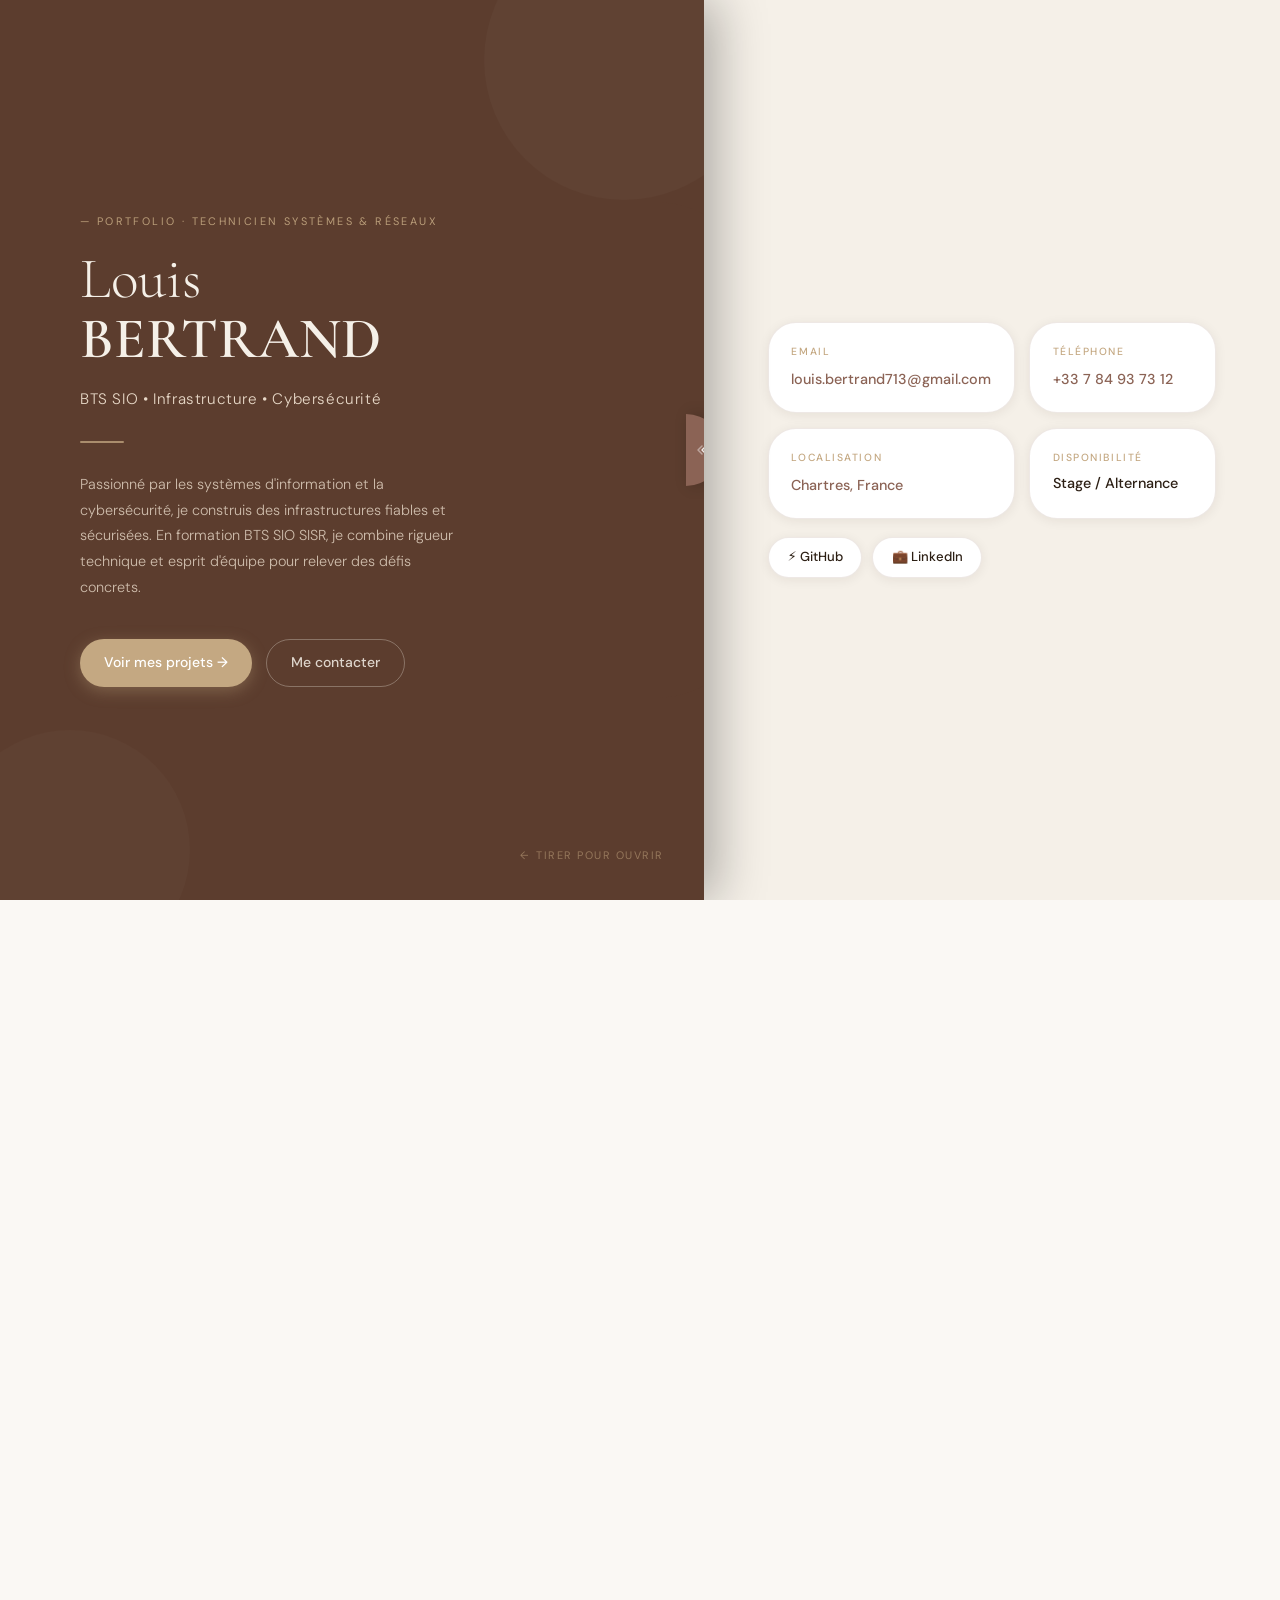
==== html/index.html @ 2a166eee "Add files via upload" ====
<!DOCTYPE html>
<html lang="fr" class="locked">
<head>
  <meta charset="UTF-8" />
  <meta name="viewport" content="width=device-width, initial-scale=1.0" />
  <title>Louis BERTRAND — Portfolio</title>
  <link rel="preconnect" href="https://fonts.googleapis.com">
  <link href="https://fonts.googleapis.com/css2?family=Cormorant+Garamond:ital,wght@0,300;0,400;0,600;1,300;1,400&family=DM+Sans:wght@300;400;500&display=swap" rel="stylesheet">

  <!-- ============================================================
       ✏️  DONNÉES — seul bloc à modifier pour personnaliser
       ============================================================ -->
  <script>
  const DATA = {
    name:     "Louis BERTRAND",
    role:     "Technicien Systèmes & Réseaux",
    tagline:  "BTS SIO • Infrastructure • Cybersécurité",
    email:    "louis.bertrand713@gmail.com",
    phone:    "+33 7 84 93 73 12",
    location: "Chartres, France",
    github:   "https://github.com/Louis-bertrand-gh",
    linkedin: "https://linkedin.com/in/bertrand-louis",
    about:    "Passionné par les systèmes d'information et la cybersécurité, je construis des infrastructures fiables et sécurisées. En formation BTS SIO SISR, je combine rigueur technique et esprit d'équipe pour relever des défis concrets.",
    skills: [
      { category: "Systèmes",          icon: "🖥️", items: ["Windows Server", "Linux Debian / Ubuntu", "Proxmox", "VirtualBox"] },
      { category: "Réseaux",           icon: "🌐", items: ["Switch / Routeur", "Pare-feu pfSense", "VLAN", "TCP/IP"] },
      { category: "Services",          icon: "⚙️", items: ["Active Directory", "DHCP / DNS", "Apache", "Ansible"] },
      { category: "Cybersécurité",     icon: "🔒", items: ["Analyse des menaces", "Sécurité réseau", "Gestion des accès"] },
      { category: "Gestion de Projet", icon: "📋", items: ["Documentation technique", "Support utilisateur", "Conduite de projet IT"] }
    ],
    education: [
      { period: "2024 — 2026", title: "BTS Services Informatiques aux Organisations (SIO)", option: "Solutions d'Infrastructure, Systèmes et Réseaux (SISR)", school: "Lycée Fulbert — Chartres" },
      { period: "2023 — 2024", title: "Terminale STI2D option ITEC", option: "Baccalauréat Technologique — Mention Assez Bien", school: "Lycée Rémi Belleau — Nogent-Le-Rotrou" }
    ],
    experiences: [
      { period: "Janvier — Fevrier 2026", role: "Stagiaire — Informatique", company: "Huttopia - Saint Genis les Oilliers", tasks: ["Support utilisateur GLPI.", "Projet configuration matérielle.", "."] },
      { period: "Juil. — Nov. 2025", role: "Saisonnier — Tourisme", company: "Huttopia Village de Senonches", tasks: ["Amélioration des compétences de service au bar.", "Développement des compétences de service en cuisine.", "Maîtrise des règles d'hygiène."] },
      { period: "Mai — Juin 2025", role: "Stagiaire — Informatique", company: "Entreprise XTrempro - Senonches", tasks: ["Support hardware.", "Installation Logiciel.", "."] },
      { period: "Juil. — Août 2024", role: "Saisonnier — Tourisme", company: "Huttopia Village de Senonches",  tasks: ["Travail en équipe et en autonomie.", "Organisation et gestion de l'inventaire."] }
    ],
    projects: [
      { title: "Infrastructure Réseau Complète", tech: ["Proxmox", "pfSense", "Active Directory"], desc: "Déploiement d'une infrastructure virtualisée complète avec gestion centralisée des utilisateurs, pare-feu et segmentation VLAN.", link: "#" },
      { title: "Serveur de Virtualisation",      tech: ["Proxmox", "VirtualBox", "Debian"],       desc: "Hyperviseur Proxmox hébergeant plusieurs VMs avec snapshots automatisés et gestion fine des ressources.", link: "#" },
      { title: "Déploiement Ansible",            tech: ["Ansible", "Linux", "YAML"],              desc: "Automatisation du déploiement de serveurs Linux via des playbooks Ansible pour réduire les erreurs de configuration.", link: "#" },
      { title: "Audit Sécurité Réseau",          tech: ["Nmap", "Wireshark", "pfSense"],          desc: "Évaluation des vulnérabilités d'une infrastructure réseau, identification des menaces et mise en place de contre-mesures.", link: "#" },
      { title: "Déploiement Ansible",            tech: ["Ansible", "Linux", "YAML"],              desc: "Automatisation du déploiement de serveurs Linux via des playbooks Ansible pour réduire les erreurs de configuration.", link: "#" },
      { title: "Documentation Technique",        tech: ["Markdown", "GitHub Pages", "Documentation"], desc: "Documentação complète d'un projet avec architecture, procédures et guides d'utilisation sur plateau sportludique.", link: "https://xola-max.github.io/gp-orleans-sportludique2025-2026/" }
    ],
    qualities:  ["Esprit d'équipe", "Polyvalent", "Souriant", "Ponctuel", "Curieux", "Rigoureux"],
    languages:  [{ lang: "Français", level: "Natif", pct: 100 }, { lang: "Anglais", level: "B1", pct: 50 }],
    interests:  ["💻 Technologie", "🎬 Cinéma", "⚽ Sport"]
  };
  </script>

  <style>
  /* ================================================================
     VARIABLES
  ================================================================ */
  :root {
    --cream:        #f5f0e8;
    --warm-white:   #faf8f4;
    --brown-dark:   #5c3d2e;
    --brown-mid:    #8b6355;
    --brown-light:  #c4a882;
    --brown-pale:   #e8d9c8;
    --text-main:    #2c1f14;
    --text-muted:   #7a6255;
    --border:       rgba(139,99,85,.15);
    --shadow-sm:    0 2px 12px rgba(44,31,20,.07);
    --shadow-md:    0 8px 32px  rgba(44,31,20,.11);
    --shadow-lg:    0 20px 60px rgba(44,31,20,.16);
    --panel-shadow: 12px 0 48px rgba(0,0,0,.30);
    --font-serif:   'Cormorant Garamond', Georgia, serif;
    --font-sans:    'DM Sans', system-ui, sans-serif;
    --radius-md:    1rem;
    --radius-lg:    1.75rem;
    --panel-ratio:  55vw;
    --drag-threshold: 0.40;
    --open-duration:  720;
    --open-easing:    cubic-bezier(0.76, 0, 0.24, 1);
  }
  @media (max-width: 768px) {
    :root { --panel-ratio: 100vw; }
  }

  /* ================================================================
     BASE
  ================================================================ */
  *, *::before, *::after { box-sizing: border-box; margin: 0; padding: 0; }
  html { font-size: 16px; scroll-behavior: smooth; }
  html.locked { overflow: hidden; }
  body { font-family: var(--font-sans); background: var(--warm-white); color: var(--text-main); line-height: 1.65; overflow-x: hidden; }
  ::-webkit-scrollbar       { width: 5px; }
  ::-webkit-scrollbar-track { background: var(--cream); }
  ::-webkit-scrollbar-thumb { background: var(--brown-light); border-radius: 99px; }

  .btn {
    display: inline-flex; align-items: center; gap: .45rem;
    padding: .72rem 1.5rem; border-radius: 999px;
    font-family: var(--font-sans); font-size: .875rem; font-weight: 500;
    cursor: pointer; text-decoration: none; border: none; white-space: nowrap;
    transition: transform .2s ease, box-shadow .2s ease;
  }
  .btn:hover { transform: translateY(-2px); }
  .btn-primary { background: var(--brown-light); color: #fff; box-shadow: 0 4px 16px rgba(196,168,130,.35); }
  .btn-primary:hover { box-shadow: 0 8px 24px rgba(196,168,130,.45); }
  .btn-outline { background: transparent; color: rgba(245,240,232,.85); border: 1.5px solid rgba(245,240,232,.30); }
  .btn-outline:hover { background: rgba(245,240,232,.08); }

  /* ================================================================
     INTRO
  ================================================================ */
  #intro {
    position: fixed; inset: 0; z-index: 900;
    display: grid; grid-template-columns: var(--panel-ratio) 1fr;
    overflow: hidden; pointer-events: all;
  }
  #intro.is-gone { pointer-events: none; visibility: hidden; }

  #intro-panel {
    position: relative; background: var(--brown-dark);
    display: flex; flex-direction: column; justify-content: center;
    padding: 4.5rem 4rem 4.5rem 5rem;
    will-change: transform; cursor: grab; user-select: none;
    box-shadow: var(--panel-shadow); overflow: hidden;
  }
  #intro-panel:active  { cursor: grabbing; }

  /* Décors fond panneau */
  .deco-circle-top {
    position: absolute; top: -80px; right: -60px;
    width: 280px; height: 280px; border-radius: 50%;
    background: rgba(255,255,255,.025); pointer-events: none;
  }
  .deco-circle-bot {
    position: absolute; bottom: -70px; left: -50px;
    width: 240px; height: 240px; border-radius: 50%;
    background: rgba(255,255,255,.02); pointer-events: none;
  }
  .deco-arch {
    position: absolute; right: -44px; top: 50%; transform: translateY(-50%);
    width: 88px; height: 55%; background: var(--brown-dark);
    border-radius: 0 999px 999px 0; pointer-events: none; z-index: 2;
  }

  /* Texte panneau */
  .panel-eyebrow { font-size: .68rem; letter-spacing: .22em; text-transform: uppercase; color: var(--brown-light); margin-bottom: 1.1rem; opacity: .9; }
  .panel-name { font-family: var(--font-serif); font-size: clamp(2.8rem, 4.5vw, 4.4rem); font-weight: 300; color: var(--cream); line-height: 1.05; }
  .panel-name strong { font-weight: 600; display: block; }
  .panel-tagline { margin-top: 1.1rem; font-size: .95rem; font-weight: 300; color: var(--brown-pale); letter-spacing: .04em; }
  .panel-divider { width: 44px; height: 2px; background: var(--brown-light); margin: 1.8rem 0; border-radius: 2px; opacity: .75; }
  .panel-about { font-size: .9rem; line-height: 1.78; color: rgba(232,217,200,.82); max-width: 380px; font-weight: 300; }
  .panel-cta { display: flex; gap: .85rem; margin-top: 2.4rem; flex-wrap: wrap; }

  /* Zone droite crème */
  #intro-right { background: var(--cream); display: flex; align-items: center; padding: 0 4rem; transition: opacity 400ms ease 200ms; }
  #intro.is-opening #intro-right { opacity: 0; }

  .intro-info-grid { display: grid; grid-template-columns: 1fr 1fr; gap: .9rem; width: 100%; max-width: 580px; }
  .intro-info-card {
    background: #fff; border: 1px solid var(--border); border-radius: var(--radius-lg);
    padding: 1.25rem 1.4rem; box-shadow: var(--shadow-sm);
    transition: transform .2s ease, box-shadow .2s ease;
  }
  .intro-info-card:hover { transform: translateY(-3px); box-shadow: var(--shadow-md); }
  .intro-info-card a { cursor: pointer; }
  .intro-info-card.clickable { cursor: pointer; }
  .intro-info-label { font-size: .65rem; letter-spacing: .15em; text-transform: uppercase; color: var(--brown-light); margin-bottom: .35rem; font-weight: 500; }
  .intro-info-value { font-size: .9rem; font-weight: 500; color: var(--text-main); }
  .intro-social { grid-column: 1 / -1; display: flex; gap: .65rem; margin-top: .2rem; }
  .intro-social-link {
    display: inline-flex; align-items: center; gap: .4rem; padding: .55rem 1.15rem;
    border-radius: 999px; background: #fff; border: 1px solid var(--border);
    font-size: .82rem; font-weight: 500; color: var(--text-main); text-decoration: none;
    box-shadow: var(--shadow-sm); transition: background .2s, transform .2s;
  }
  .intro-social-link:hover { background: var(--brown-pale); transform: translateY(-2px); }

  /* Poignée drag */
  #drag-handle {
    position: absolute; right: -18px; top: 50%; transform: translateY(-50%); z-index: 10;
    width: 36px; height: 72px; border-radius: 0 99px 99px 0;
    background: var(--brown-mid); box-shadow: 4px 0 16px rgba(0,0,0,.20);
    display: flex; align-items: center; justify-content: center; cursor: grab;
    transition: background .2s, width .15s ease;
  }
  #intro-panel:hover #drag-handle { background: var(--brown-light); width: 42px; }
  #drag-handle svg {
    width: 16px; height: 16px; fill: none;
    stroke: rgba(255,255,255,.85); stroke-width: 2.2;
    stroke-linecap: round; stroke-linejoin: round;
    animation: nudge 1.8s ease-in-out infinite;
  }
  @keyframes nudge {
    0%, 100% { transform: translateX(0);   opacity: .85; }
    50%       { transform: translateX(3px); opacity: 1;   }
  }

  #drag-hint {
    position: absolute; bottom: 2.2rem; right: 2.5rem;
    font-size: .68rem; letter-spacing: .14em; text-transform: uppercase;
    color: rgba(196,168,130,.55); display: flex; align-items: center; gap: .4rem;
    animation: fadeHint 2.5s ease-in-out infinite; pointer-events: none;
  }
  @keyframes fadeHint { 0%, 100% { opacity: .55; } 50% { opacity: .9; } }

  #drag-progress {
    position: absolute; bottom: 0; left: 0; height: 3px; width: 0%;
    background: linear-gradient(90deg, var(--brown-light), var(--brown-pale));
    border-radius: 2px; pointer-events: none;
  }

  /* États drag */
  #intro-panel.is-dragging { transition: none !important; }
  #intro-panel.past-threshold #drag-handle { background: var(--brown-pale); }
  #intro-panel.past-threshold #drag-handle svg { stroke: var(--brown-dark); }
  #intro-panel.is-opening {
    transition: transform 720ms cubic-bezier(0.76, 0, 0.24, 1) !important;
    transform: translateX(-110%) !important;
  }

  /* Flash */
  #open-flash { position: fixed; inset: 0; z-index: 800; background: var(--cream); opacity: 0; pointer-events: none; transition: opacity 60ms ease; }
  #open-flash.flash-in  { opacity: .5; }
  #open-flash.flash-out { opacity: 0; transition: opacity 500ms ease; }

  /* Mobile intro */
  @media (max-width: 768px) {
    #intro { grid-template-columns: 1fr; }
    #intro-panel { padding: 5rem 2rem 3rem; }
    #intro-right { display: none; }
    #drag-hint { bottom: 3rem; right: 50%; transform: translateX(50%); }
    .panel-cta { flex-direction: column; }
    .btn { justify-content: center; }
  }

  /* ================================================================
     PORTFOLIO CONTENT
  ================================================================ */
  #portfolio {
    opacity: 0; transform: translateY(18px); pointer-events: none;
    transition: opacity 600ms ease 200ms, transform 600ms ease 200ms;
  }
  #portfolio.is-revealed { opacity: 1; transform: none; pointer-events: all; }

  /* Nav */
  #navbar {
    position: fixed; top: 0; left: 0; right: 0; z-index: 500;
    display: flex; align-items: center; justify-content: space-between;
    padding: 1rem 4rem; background: rgba(250,248,244,.92);
    backdrop-filter: blur(14px); border-bottom: 1px solid var(--border);
    transform: translateY(-100%); transition: transform .4s cubic-bezier(.4,0,.2,1);
  }
  #navbar.nav-visible { transform: none; }
  .nav-logo { font-family: var(--font-serif); font-size: 1.05rem; font-weight: 600; color: var(--brown-dark); text-decoration: none; }
  .nav-links { display: flex; gap: 2.2rem; list-style: none; }
  .nav-links a { font-size: .78rem; letter-spacing: .1em; text-transform: uppercase; color: var(--text-muted); text-decoration: none; transition: color .2s; }
  .nav-links a:hover { color: var(--brown-dark); }
  @media (max-width: 768px) { #navbar { padding: 1rem 1.5rem; } .nav-links { display: none; } }

  /* Section layout */
  .section-wrap { max-width: 1280px; margin: 0 auto; padding: 7rem 5rem; }
  @media (max-width: 900px) { .section-wrap { padding: 5rem 1.8rem; } }

  .section-header { display: flex; align-items: center; gap: 1.5rem; margin-bottom: 3.5rem; }
  .section-tag { font-size: .65rem; letter-spacing: .2em; text-transform: uppercase; color: var(--brown-light); writing-mode: vertical-rl; transform: rotate(180deg); flex-shrink: 0; }
  .section-title { font-family: var(--font-serif); font-size: clamp(1.9rem, 3.2vw, 2.9rem); font-weight: 300; color: var(--text-main); line-height: 1.1; }
  .section-title em { font-style: italic; color: var(--brown-mid); }
  .section-line { flex: 1; height: 1px; background: var(--border); }

  /* Skills */
  #skills { background: var(--cream); }
  .skills-grid { display: grid; grid-template-columns: repeat(auto-fill, minmax(210px, 1fr)); gap: 1.1rem; }
  .skill-card {
    background: #fff; border: 1px solid var(--border); border-radius: var(--radius-lg);
    padding: 1.7rem 1.5rem; position: relative; overflow: hidden;
    transition: transform .25s ease, box-shadow .25s ease;
  }
  .skill-card::before { content: ''; position: absolute; top: 0; left: 0; right: 0; height: 3px; background: linear-gradient(90deg, var(--brown-light), transparent); }
  .skill-card:hover { transform: translateY(-5px); box-shadow: var(--shadow-md); }
  .skill-icon { font-size: 1.5rem; margin-bottom: .7rem; }
  .skill-cat  { font-size: .7rem; letter-spacing: .13em; text-transform: uppercase; color: var(--brown-light); margin-bottom: .8rem; font-weight: 500; }
  .skill-items { list-style: none; }
  .skill-items li { font-size: .86rem; color: var(--text-muted); padding: .28rem 0; border-bottom: 1px solid var(--border); display: flex; align-items: center; gap: .45rem; }
  .skill-items li:last-child { border: none; }
  .skill-items li::before { content: '▸'; color: var(--brown-light); font-size: .65rem; flex-shrink: 0; }

  /* Timeline */
  .timeline { position: relative; padding-left: 2rem; max-width: 680px; }
  .timeline::before { content: ''; position: absolute; left: 0; top: 0; bottom: 0; width: 2px; background: linear-gradient(180deg, var(--brown-light) 0%, transparent 100%); }
  .timeline-item {
    position: relative; padding-left: 2.2rem; margin-bottom: 2.8rem;
    opacity: 0; transform: translateX(-16px);
    transition: opacity .55s ease, transform .55s ease;
  }
  .timeline-item.in-view { opacity: 1; transform: none; }
  .timeline-item::before {
    content: ''; position: absolute; left: -2.35rem; top: .3rem;
    width: 10px; height: 10px; border-radius: 50%;
    background: var(--brown-light); border: 2px solid var(--cream);
    box-shadow: 0 0 0 3px var(--brown-pale);
  }
  .timeline-period { font-size: .72rem; letter-spacing: .12em; text-transform: uppercase; color: var(--brown-light); margin-bottom: .35rem; }
  .timeline-title  { font-family: var(--font-serif); font-size: 1.25rem; font-weight: 600; color: var(--text-main); margin-bottom: .15rem; }
  .timeline-sub    { font-size: .84rem; color: var(--text-muted); font-style: italic; margin-bottom: .2rem; }
  .timeline-school { font-size: .82rem; color: var(--brown-mid); font-weight: 500; }
  .timeline-tasks  { list-style: none; margin-top: .75rem; }
  .timeline-tasks li { font-size: .87rem; color: var(--text-muted); padding: .22rem 0; display: flex; gap: .5rem; }
  .timeline-tasks li::before { content: '—'; color: var(--brown-light); flex-shrink: 0; }

  /* Projects */
  #projects { background: var(--cream); }
  .projects-grid { display: grid; grid-template-columns: repeat(auto-fill, minmax(290px, 1fr)); gap: 1.4rem; }
  .project-card {
    background: #fff; border: 1px solid var(--border); border-radius: var(--radius-lg);
    padding: 2rem; display: flex; flex-direction: column; gap: .9rem;
    position: relative; overflow: hidden;
    opacity: 0; transform: translateY(20px);
    transition: opacity .5s ease, transform .5s ease, box-shadow .25s ease;
  }
  .project-card.in-view { opacity: 1; transform: none; }
  .project-card:hover   { transform: translateY(-5px) !important; box-shadow: var(--shadow-md); }
  .project-card::after  { content: ''; position: absolute; bottom: 0; right: 0; width: 70px; height: 70px; background: var(--brown-pale); border-radius: 999px 0 0 0; opacity: .35; pointer-events: none; }
  .project-title { font-family: var(--font-serif); font-size: 1.25rem; font-weight: 600; color: var(--text-main); }
  .project-desc  { font-size: .87rem; line-height: 1.72; color: var(--text-muted); flex: 1; }
  .tag-row  { display: flex; flex-wrap: wrap; gap: .4rem; }
  .tag { font-size: .7rem; padding: .22rem .65rem; border-radius: 999px; background: var(--brown-pale); color: var(--brown-dark); font-weight: 500; }
  .project-link { display: inline-flex; align-items: center; gap: .35rem; font-size: .82rem; font-weight: 500; color: var(--brown-mid); text-decoration: none; transition: color .2s; }
  .project-link:hover { color: var(--brown-dark); }

  /* About strip */
  #about-strip { background: var(--brown-dark); padding: 5rem 0; }
  .about-inner { max-width: 1280px; margin: 0 auto; padding: 0 5rem; display: grid; grid-template-columns: repeat(3, 1fr); gap: 3rem; }
  @media (max-width: 900px) { .about-inner { grid-template-columns: 1fr; padding: 0 1.8rem; gap: 2.2rem; } }
  .about-block-title { font-family: var(--font-serif); font-size: .85rem; font-weight: 600; color: var(--brown-light); letter-spacing: .1em; text-transform: uppercase; margin-bottom: 1.2rem; }
  .quality-list  { display: flex; flex-wrap: wrap; gap: .5rem; }
  .quality-chip  { padding: .38rem .9rem; border-radius: 999px; border: 1px solid rgba(196,168,130,.3); font-size: .82rem; color: var(--brown-pale); }
  .lang-item     { margin-bottom: 1.1rem; }
  .lang-name     { display: flex; justify-content: space-between; font-size: .87rem; color: var(--brown-pale); margin-bottom: .4rem; }
  .lang-bar      { height: 4px; background: rgba(255,255,255,.1); border-radius: 99px; overflow: hidden; }
  .lang-fill     { height: 100%; background: linear-gradient(90deg, var(--brown-light), var(--brown-pale)); border-radius: 99px; width: 0; transition: width 1.2s cubic-bezier(.4,0,.2,1); }
  .interest-list { display: flex; flex-wrap: wrap; gap: .55rem; }
  .interest-chip { padding: .42rem 1rem; border-radius: 999px; background: rgba(255,255,255,.06); border: 1px solid rgba(255,255,255,.1); font-size: .84rem; color: var(--brown-pale); }

  /* Contact */
  #contact { text-align: center; }
  .contact-inner { max-width: 660px; margin: 0 auto; }
  .contact-title { font-family: var(--font-serif); font-size: clamp(2.3rem, 4vw, 3.5rem); font-weight: 300; color: var(--text-main); margin-bottom: .9rem; }
  .contact-title em { color: var(--brown-mid); font-style: italic; }
  .contact-sub { font-size: .95rem; color: var(--text-muted); margin-bottom: 2.2rem; line-height: 1.7; }
  .contact-links { display: flex; justify-content: center; flex-wrap: wrap; gap: .9rem; }
  .contact-links .btn-primary { background: var(--brown-dark); }

  footer { text-align: center; padding: 1.8rem; font-size: .76rem; color: var(--text-muted); border-top: 1px solid var(--border); }
  </style>
</head>
<body>

  <!-- ══════════════════ INTRO ══════════════════ -->
  <div id="intro">

    <div id="intro-panel">
      <div class="deco-circle-top"></div>
      <div class="deco-circle-bot"></div>
      <div class="deco-arch"></div>

      <p class="panel-eyebrow">— Portfolio · Technicien Systèmes &amp; Réseaux</p>
      <h1 class="panel-name">Louis<strong>BERTRAND</strong></h1>
      <p class="panel-tagline">BTS SIO • Infrastructure • Cybersécurité</p>
      <div class="panel-divider"></div>
      <p class="panel-about">Passionné par les systèmes d'information et la cybersécurité, je construis des infrastructures fiables et sécurisées. En formation BTS SIO SISR, je combine rigueur technique et esprit d'équipe pour relever des défis concrets.</p>
      <div class="panel-cta">
        <a href="#projects" class="btn btn-primary">Voir mes projets →</a>
        <a href="#contact"  class="btn btn-outline">Me contacter</a>
      </div>

      <div id="drag-handle">
        <svg viewBox="0 0 24 24">
          <polyline points="15 18 9 12 15 6"/>
          <polyline points="9 18 3 12 9 6" opacity=".5"/>
        </svg>
      </div>
      <div id="drag-progress"></div>
      <div id="drag-hint"><span>←</span> Tirer pour ouvrir</div>
    </div>

    <div id="intro-right">
      <div class="intro-info-grid">
        <div class="intro-info-card"><div class="intro-info-label">Email</div><a href="mailto:louis.bertrand713@gmail.com" class="intro-info-value" style="color:var(--brown-mid);text-decoration:none;cursor:pointer;">louis.bertrand713@gmail.com</a></div>
        <div class="intro-info-card"><div class="intro-info-label">Téléphone</div><a href="tel:+33784937312" class="intro-info-value" style="color:var(--brown-mid);text-decoration:none;cursor:pointer;">+33 7 84 93 73 12</a></div>
        <div class="intro-info-card"><div class="intro-info-label">Localisation</div><a href="https://www.google.com/maps/search/Chartres,+France" target="_blank" class="intro-info-value" style="color:var(--brown-mid);text-decoration:none;cursor:pointer;">Chartres, France</a></div>
        <div class="intro-info-card"><div class="intro-info-label">Disponibilité</div><div class="intro-info-value">Stage / Alternance</div></div>
        <div class="intro-social">
          <a href="https://github.com/Louis-bertrand-gh" target="_blank" class="intro-social-link">⚡ GitHub</a>
          <a href="https://linkedin.com/in/bertrand-louis"  target="_blank" class="intro-social-link">💼 LinkedIn</a>
        </div>
      </div>
    </div>

  </div>
  <div id="open-flash"></div>

  <!-- ══════════════════ PORTFOLIO ══════════════════ -->
  <nav id="navbar">
    <a href="#" class="nav-logo">Louis BERTRAND</a>
    <ul class="nav-links">
      <li><a href="#skills">Compétences</a></li>
      <li><a href="#education">Formation</a></li>
      <li><a href="#experience">Expériences</a></li>
      <li><a href="#projects">Projets</a></li>
      <li><a href="#contact">Contact</a></li>
    </ul>
    <a href="#contact" class="btn btn-primary" style="font-size:.78rem;padding:.55rem 1.2rem;">Me contacter</a>
  </nav>

  <main id="portfolio">

    <section id="skills">
      <div class="section-wrap">
        <div class="section-header">
          <span class="section-tag">Savoir-faire</span>
          <h2 class="section-title">Mes <em>Compétences</em></h2>
          <div class="section-line"></div>
        </div>
        <div class="skills-grid" id="skills-grid"></div>
      </div>
    </section>

    <section id="education">
      <div class="section-wrap">
        <div class="section-header">
          <span class="section-tag">Cursus</span>
          <h2 class="section-title">Parcours <em>Scolaire</em></h2>
          <div class="section-line"></div>
        </div>
        <div class="timeline" id="edu-timeline"></div>
      </div>
    </section>

    <section id="experience" style="background:var(--cream)">
      <div class="section-wrap">
        <div class="section-header">
          <span class="section-tag">Terrain</span>
          <h2 class="section-title">Expériences <em>Professionnelles</em></h2>
          <div class="section-line"></div>
        </div>
        <div class="timeline" id="exp-timeline"></div>
      </div>
    </section>

    <section id="projects">
      <div class="section-wrap">
        <div class="section-header">
          <span class="section-tag">Réalisations</span>
          <h2 class="section-title">Mes <em>Projets</em></h2>
          <div class="section-line"></div>
        </div>
        <div class="projects-grid" id="projects-grid"></div>
      </div>
    </section>

    <div id="about-strip">
      <div class="about-inner">
        <div><p class="about-block-title">Qualités</p><div class="quality-list" id="quality-list"></div></div>
        <div><p class="about-block-title">Langues</p><div id="lang-list"></div></div>
        <div><p class="about-block-title">Centres d'intérêt</p><div class="interest-list" id="interest-list"></div></div>
      </div>
    </div>

    <section id="contact">
      <div class="section-wrap">
        <div class="contact-inner">
          <h2 class="contact-title">Travaillons <em>ensemble</em></h2>
          <p class="contact-sub">Disponible pour un stage ou une alternance dans les domaines des systèmes, réseaux ou de la cybersécurité.</p>
          <div class="contact-links" id="contact-links"></div>
        </div>
      </div>
    </section>

  </main>

  <footer><p id="site-footer"></p></footer>

  <script>
  /* ================================================================
     INTRO — drag / touch / ouverture
  ================================================================ */
  (() => {
    'use strict';
    const intro    = document.getElementById('intro');
    const panel    = document.getElementById('intro-panel');
    const progress = document.getElementById('drag-progress');
    const flash    = document.getElementById('open-flash');
    const hint     = document.getElementById('drag-hint');

    const THRESHOLD    = 0.40;
    const OPEN_DURATION = 360;

    let isDragging = false, startX = 0, currentDrag = 0, panelWidth = 0, opened = false, rafId = null, hasMovedEnough = false;

    const getX       = e => e.touches ? e.touches[0].clientX : e.clientX;
    const clampDrag  = px => Math.min(0, Math.max(-panelWidth, px));
    const setProgress = r => { if (progress) progress.style.width = Math.min(r * 100, 100) + '%'; };
    const setShadow   = r => { panel.style.boxShadow = `${12 + r*8}px 0 ${48 + r*24}px rgba(0,0,0,${(0.30 - r*0.20).toFixed(2)})`; };

    const applyTransform = () => { panel.style.transform = `translateX(${currentDrag}px)`; rafId = null; };
    const scheduleRaf    = () => { if (!rafId) rafId = requestAnimationFrame(applyTransform); };

    const openIntro = () => {
      if (opened) return;
      opened = true;
      isDragging = false;
      panel.classList.remove('is-dragging', 'past-threshold');
      panel.classList.add('is-opening');
      intro.classList.add('is-opening');
      if (flash) { flash.classList.add('flash-in'); setTimeout(() => flash.classList.replace('flash-in', 'flash-out'), 80); }
      if (hint)  hint.style.opacity = '0';
      setProgress(1);
      setTimeout(() => {
        intro.classList.add('is-gone');
        document.documentElement.classList.remove('locked');
        document.getElementById('navbar')?.classList.add('nav-visible');
        document.getElementById('portfolio')?.classList.add('is-revealed');
        document.dispatchEvent(new CustomEvent('intro:opened'));
        if (flash) flash.style.display = 'none';
      }, OPEN_DURATION + 120);
    };

    const snapBack = () => {
      panel.classList.remove('is-dragging', 'past-threshold');
      panel.style.transition = 'transform 380ms cubic-bezier(0.34,1.56,0.64,1), box-shadow 380ms ease';
      panel.style.transform  = 'translateX(0)';
      panel.style.boxShadow  = '';
      setProgress(0);
      setTimeout(() => { panel.style.transition = ''; }, 400);
    };

    /* Souris */
    panel.addEventListener('mousedown', e => {
      if (opened) return;
      isDragging = true; startX = getX(e); panelWidth = panel.getBoundingClientRect().width; hasMovedEnough = false;
      panel.classList.add('is-dragging'); panel.style.transition = 'none';
      document.addEventListener('mousemove', onMove, { passive: true });
      document.addEventListener('mouseup', onUp);
    });

    const onMove = e => {
      if (!isDragging) return;
      currentDrag = clampDrag(getX(e) - startX);
      const r = Math.abs(currentDrag) / panelWidth;
      if (Math.abs(currentDrag) > 5) hasMovedEnough = true;
      scheduleRaf(); setProgress(r); setShadow(r);
      panel.classList.toggle('past-threshold', r >= THRESHOLD);
    };

    const onUp = () => {
      document.removeEventListener('mousemove', onMove);
      document.removeEventListener('mouseup', onUp);
      if (!isDragging) return;
      isDragging = false;
      if (!hasMovedEnough) {
        openIntro();
      } else {
        Math.abs(currentDrag) / panelWidth >= THRESHOLD ? openIntro() : snapBack();
      }
    };

    /* Touch */
    panel.addEventListener('touchstart', e => {
      if (opened) return;
      isDragging = true; startX = getX(e); panelWidth = panel.getBoundingClientRect().width; hasMovedEnough = false;
      panel.classList.add('is-dragging'); panel.style.transition = 'none';
    }, { passive: true });

    panel.addEventListener('touchmove', e => {
      if (!isDragging) return;
      currentDrag = clampDrag(getX(e) - startX);
      const r = Math.abs(currentDrag) / panelWidth;
      if (Math.abs(currentDrag) > 5) hasMovedEnough = true;
      scheduleRaf(); setProgress(r); setShadow(r);
      if (Math.abs(currentDrag) > 8) e.preventDefault();
      panel.classList.toggle('past-threshold', r >= THRESHOLD);
    }, { passive: false });

    const onTouchEnd = () => {
      if (!isDragging) return;
      isDragging = false;
      if (!hasMovedEnough) {
        openIntro();
      } else {
        Math.abs(currentDrag) / panelWidth >= THRESHOLD ? openIntro() : snapBack();
      }
    };
    panel.addEventListener('touchend',    onTouchEnd);
    panel.addEventListener('touchcancel', onTouchEnd);
    panel.addEventListener('dragstart',   e => e.preventDefault());

    /* Accessibilité clavier */
    panel.setAttribute('tabindex', '0');
    panel.addEventListener('keydown', e => { if (e.key === 'Enter' || e.key === ' ') { e.preventDefault(); openIntro(); } });

    /* Cartes info cliquables */
    document.querySelectorAll('.intro-info-card').forEach(card => {
      const link = card.querySelector('a');
      if (link) {
        card.classList.add('clickable');
        card.addEventListener('click', () => {
          if (link.href.startsWith('http')) {
            window.open(link.href, '_blank');
          } else {
            window.location.href = link.href;
          }
        });
      }
    });

    /* Boutons CTA avec lien vers sections */
    document.querySelectorAll('.panel-cta a').forEach(btn => {
      btn.addEventListener('click', e => {
        const href = btn.getAttribute('href');
        if (href && (href === '#projects' || href === '#contact')) {
          e.preventDefault();
          openIntro();
          setTimeout(() => {
            const target = document.querySelector(href);
            if (target) target.scrollIntoView({ behavior: 'smooth' });
          }, OPEN_DURATION + 200);
        }
      });
    });
  })();

  /* ================================================================
     PORTFOLIO — build DOM + interactions
  ================================================================ */
  (() => {
    'use strict';

    const buildDOM = () => {
      /* Compétences */
      const sg = document.getElementById('skills-grid');
      DATA.skills.forEach(s => {
        sg.insertAdjacentHTML('beforeend',
          `<div class="skill-card">
            <div class="skill-icon">${s.icon}</div>
            <div class="skill-cat">${s.category}</div>
            <ul class="skill-items">${s.items.map(i=>`<li>${i}</li>`).join('')}</ul>
          </div>`);
      });

      /* Formation */
      const et = document.getElementById('edu-timeline');
      DATA.education.forEach(e => {
        et.insertAdjacentHTML('beforeend',
          `<div class="timeline-item">
            <div class="timeline-period">${e.period}</div>
            <div class="timeline-title">${e.title}</div>
            <div class="timeline-sub">${e.option}</div>
            <div class="timeline-school">${e.school}</div>
          </div>`);
      });

      /* Expériences */
      const xt = document.getElementById('exp-timeline');
      DATA.experiences.forEach(e => {
        xt.insertAdjacentHTML('beforeend',
          `<div class="timeline-item">
            <div class="timeline-period">${e.period}</div>
            <div class="timeline-title">${e.role}</div>
            <div class="timeline-school">${e.company}</div>
            <ul class="timeline-tasks">${e.tasks.map(t=>`<li>${t}</li>`).join('')}</ul>
          </div>`);
      });

      /* Projets */
      const pg = document.getElementById('projects-grid');
      DATA.projects.forEach(p => {
        pg.insertAdjacentHTML('beforeend',
          `<div class="project-card">
            <div class="project-title">${p.title}</div>
            <p class="project-desc">${p.desc}</p>
            <div class="tag-row">${p.tech.map(t=>`<span class="tag">${t}</span>`).join('')}</div>
            <a href="${p.link}" target="_blank" class="project-link">Voir le projet →</a>
          </div>`);
      });

      /* Qualités */
      const ql = document.getElementById('quality-list');
      DATA.qualities.forEach(q => ql.insertAdjacentHTML('beforeend', `<span class="quality-chip">${q}</span>`));

      /* Langues */
      const ll = document.getElementById('lang-list');
      DATA.languages.forEach(l => {
        ll.insertAdjacentHTML('beforeend',
          `<div class="lang-item">
            <div class="lang-name"><span>${l.lang}</span><span>${l.level}</span></div>
            <div class="lang-bar"><div class="lang-fill" data-pct="${l.pct}"></div></div>
          </div>`);
      });

      /* Intérêts */
      const il = document.getElementById('interest-list');
      DATA.interests.forEach(i => il.insertAdjacentHTML('beforeend', `<span class="interest-chip">${i}</span>`));

      /* Contact */
      const cl = document.getElementById('contact-links');
      [ { label: `✉️ ${DATA.email}`, href: `mailto:${DATA.email}` },
        { label: '⚡ GitHub',         href: DATA.github },
        { label: '💼 LinkedIn',       href: DATA.linkedin }
      ].forEach(l => cl.insertAdjacentHTML('beforeend', `<a href="${l.href}" target="_blank" class="btn btn-primary">${l.label}</a>`));

      /* Footer */
      document.getElementById('site-footer').textContent = `© ${new Date().getFullYear()} ${DATA.name} · Tous droits réservés`;
    };

    const initReveal = () => {
      const io = new IntersectionObserver(entries => {
        entries.forEach(entry => {
          if (!entry.isIntersecting) return;
          const idx = [...entry.target.parentElement.children].indexOf(entry.target);
          entry.target.style.transitionDelay = `${idx * 80}ms`;
          entry.target.classList.add('in-view');
          io.unobserve(entry.target);
        });
      }, { threshold: 0.12 });
      document.querySelectorAll('.timeline-item, .project-card').forEach(el => io.observe(el));
    };

    const initLangBars = () => {
      const strip = document.getElementById('about-strip');
      if (!strip) return;
      new IntersectionObserver(entries => {
        entries.forEach(entry => {
          if (!entry.isIntersecting) return;
          entry.target.querySelectorAll('.lang-fill').forEach(b => {
            setTimeout(() => { b.style.width = b.dataset.pct + '%'; }, 200);
          });
        });
      }, { threshold: 0.4 }).observe(strip);
    };

    const initNav = () => {
      const nav = document.getElementById('navbar');
      window.addEventListener('scroll', () => nav.classList.toggle('nav-visible', scrollY > 60), { passive: true });
    };

    document.addEventListener('intro:opened', () => {
      buildDOM();
      initReveal();
      initLangBars();
      initNav();
    }, { once: true });
  })();
  </script>
</body>
</html>
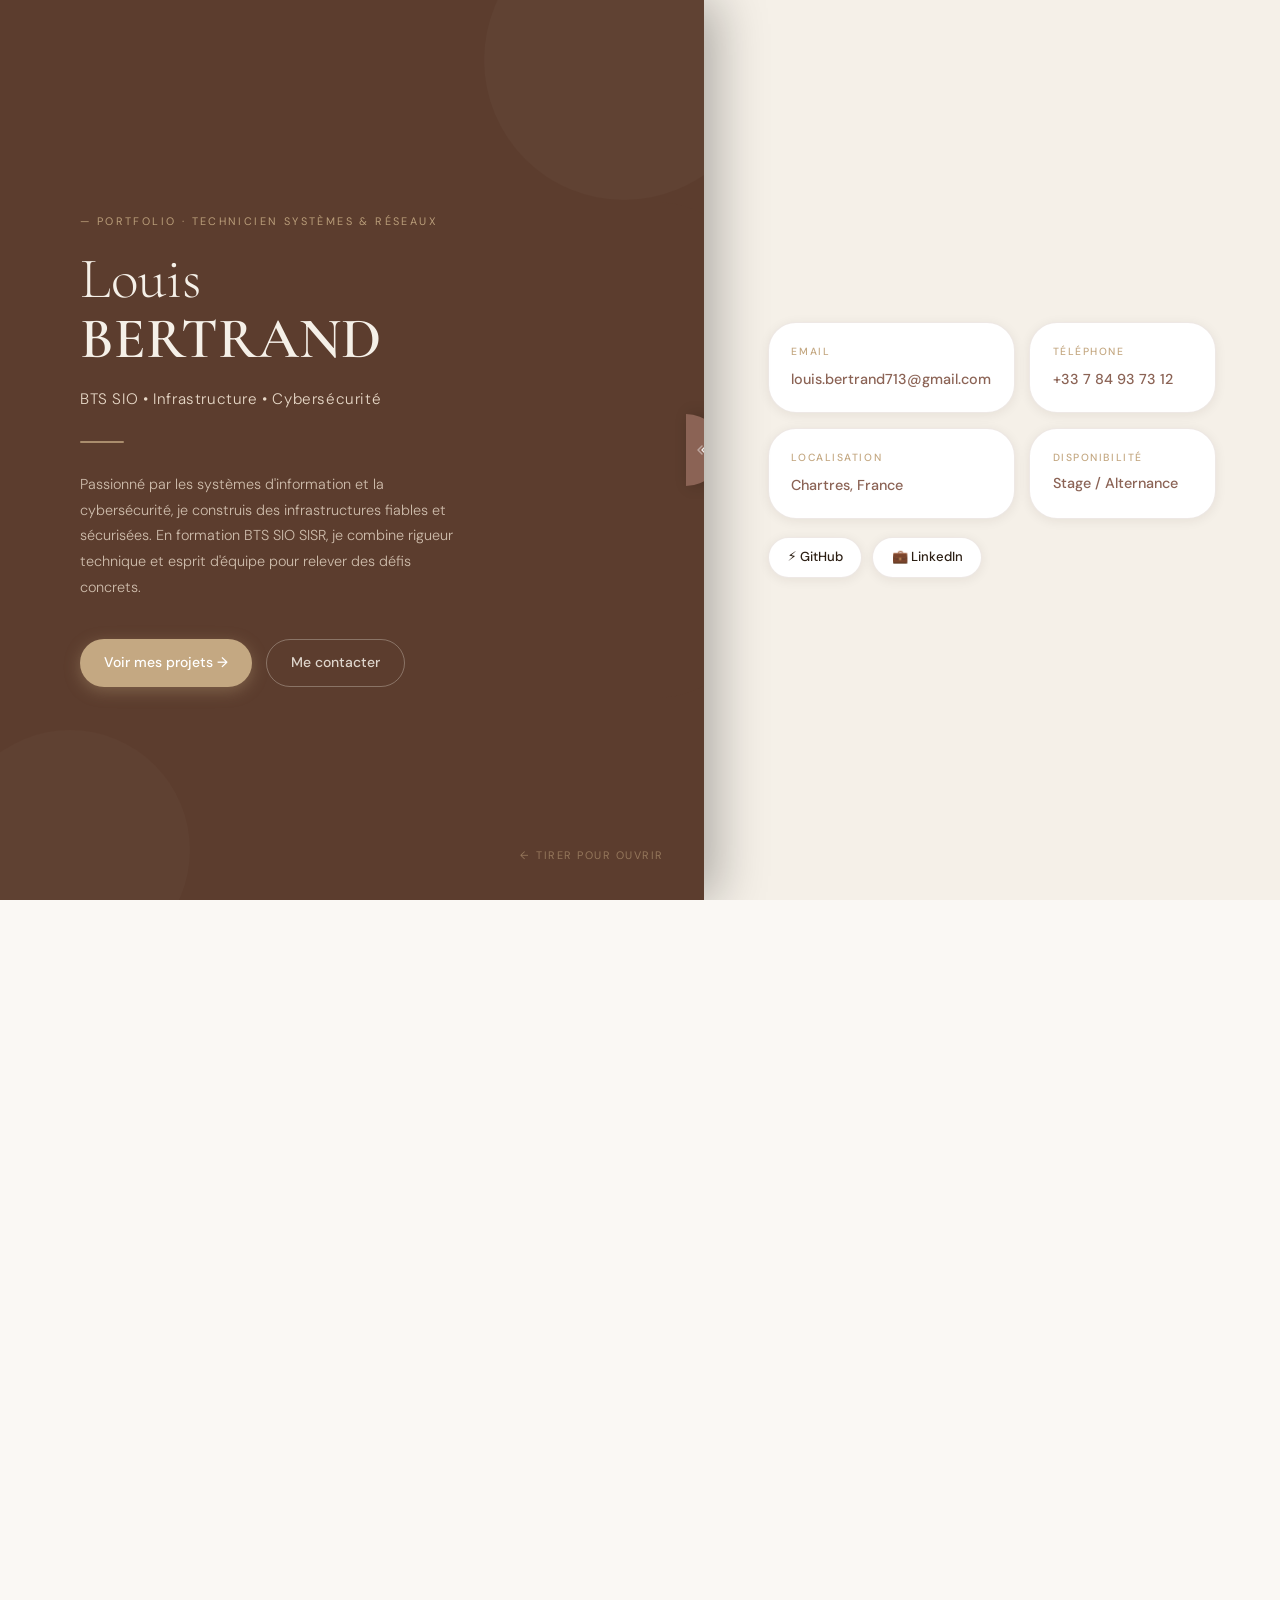
==== commit a2018785: "ajout et amelioration globale" ====
--- a/html/index.html
+++ b/html/index.html
@@ -1,756 +1,1783 @@
-<!DOCTYPE html>
+<!doctype html>
 <html lang="fr" class="locked">
-<head>
-  <meta charset="UTF-8" />
-  <meta name="viewport" content="width=device-width, initial-scale=1.0" />
-  <title>Louis BERTRAND — Portfolio</title>
-  <link rel="preconnect" href="https://fonts.googleapis.com">
-  <link href="https://fonts.googleapis.com/css2?family=Cormorant+Garamond:ital,wght@0,300;0,400;0,600;1,300;1,400&family=DM+Sans:wght@300;400;500&display=swap" rel="stylesheet">
-
-  <!-- ============================================================
+  <head>
+    <meta charset="UTF-8" />
+    <meta name="viewport" content="width=device-width, initial-scale=1.0" />
+    <title>Louis BERTRAND — Portfolio</title>
+    <link rel="preconnect" href="https://fonts.googleapis.com" />
+    <link
+      href="https://fonts.googleapis.com/css2?family=Cormorant+Garamond:ital,wght@0,300;0,400;0,600;1,300;1,400&family=DM+Sans:wght@300;400;500&display=swap"
+      rel="stylesheet"
+    />
+
+    <!-- ============================================================
        ✏️  DONNÉES — seul bloc à modifier pour personnaliser
        ============================================================ -->
-  <script>
-  const DATA = {
-    name:     "Louis BERTRAND",
-    role:     "Technicien Systèmes & Réseaux",
-    tagline:  "BTS SIO • Infrastructure • Cybersécurité",
-    email:    "louis.bertrand713@gmail.com",
-    phone:    "+33 7 84 93 73 12",
-    location: "Chartres, France",
-    github:   "https://github.com/Louis-bertrand-gh",
-    linkedin: "https://linkedin.com/in/bertrand-louis",
-    about:    "Passionné par les systèmes d'information et la cybersécurité, je construis des infrastructures fiables et sécurisées. En formation BTS SIO SISR, je combine rigueur technique et esprit d'équipe pour relever des défis concrets.",
-    skills: [
-      { category: "Systèmes",          icon: "🖥️", items: ["Windows Server", "Linux Debian / Ubuntu", "Proxmox", "VirtualBox"] },
-      { category: "Réseaux",           icon: "🌐", items: ["Switch / Routeur", "Pare-feu pfSense", "VLAN", "TCP/IP"] },
-      { category: "Services",          icon: "⚙️", items: ["Active Directory", "DHCP / DNS", "Apache", "Ansible"] },
-      { category: "Cybersécurité",     icon: "🔒", items: ["Analyse des menaces", "Sécurité réseau", "Gestion des accès"] },
-      { category: "Gestion de Projet", icon: "📋", items: ["Documentation technique", "Support utilisateur", "Conduite de projet IT"] }
-    ],
-    education: [
-      { period: "2024 — 2026", title: "BTS Services Informatiques aux Organisations (SIO)", option: "Solutions d'Infrastructure, Systèmes et Réseaux (SISR)", school: "Lycée Fulbert — Chartres" },
-      { period: "2023 — 2024", title: "Terminale STI2D option ITEC", option: "Baccalauréat Technologique — Mention Assez Bien", school: "Lycée Rémi Belleau — Nogent-Le-Rotrou" }
-    ],
-    experiences: [
-      { period: "Janvier — Fevrier 2026", role: "Stagiaire — Informatique", company: "Huttopia - Saint Genis les Oilliers", tasks: ["Support utilisateur GLPI.", "Projet configuration matérielle.", "."] },
-      { period: "Juil. — Nov. 2025", role: "Saisonnier — Tourisme", company: "Huttopia Village de Senonches", tasks: ["Amélioration des compétences de service au bar.", "Développement des compétences de service en cuisine.", "Maîtrise des règles d'hygiène."] },
-      { period: "Mai — Juin 2025", role: "Stagiaire — Informatique", company: "Entreprise XTrempro - Senonches", tasks: ["Support hardware.", "Installation Logiciel.", "."] },
-      { period: "Juil. — Août 2024", role: "Saisonnier — Tourisme", company: "Huttopia Village de Senonches",  tasks: ["Travail en équipe et en autonomie.", "Organisation et gestion de l'inventaire."] }
-    ],
-    projects: [
-      { title: "Infrastructure Réseau Complète", tech: ["Proxmox", "pfSense", "Active Directory"], desc: "Déploiement d'une infrastructure virtualisée complète avec gestion centralisée des utilisateurs, pare-feu et segmentation VLAN.", link: "#" },
-      { title: "Serveur de Virtualisation",      tech: ["Proxmox", "VirtualBox", "Debian"],       desc: "Hyperviseur Proxmox hébergeant plusieurs VMs avec snapshots automatisés et gestion fine des ressources.", link: "#" },
-      { title: "Déploiement Ansible",            tech: ["Ansible", "Linux", "YAML"],              desc: "Automatisation du déploiement de serveurs Linux via des playbooks Ansible pour réduire les erreurs de configuration.", link: "#" },
-      { title: "Audit Sécurité Réseau",          tech: ["Nmap", "Wireshark", "pfSense"],          desc: "Évaluation des vulnérabilités d'une infrastructure réseau, identification des menaces et mise en place de contre-mesures.", link: "#" },
-      { title: "Déploiement Ansible",            tech: ["Ansible", "Linux", "YAML"],              desc: "Automatisation du déploiement de serveurs Linux via des playbooks Ansible pour réduire les erreurs de configuration.", link: "#" },
-      { title: "Documentation Technique",        tech: ["Markdown", "GitHub Pages", "Documentation"], desc: "Documentação complète d'un projet avec architecture, procédures et guides d'utilisation sur plateau sportludique.", link: "https://xola-max.github.io/gp-orleans-sportludique2025-2026/" }
-    ],
-    qualities:  ["Esprit d'équipe", "Polyvalent", "Souriant", "Ponctuel", "Curieux", "Rigoureux"],
-    languages:  [{ lang: "Français", level: "Natif", pct: 100 }, { lang: "Anglais", level: "B1", pct: 50 }],
-    interests:  ["💻 Technologie", "🎬 Cinéma", "⚽ Sport"]
-  };
-  </script>
-
-  <style>
-  /* ================================================================
+    <script>
+      const DATA = {
+        name: "Louis BERTRAND",
+        role: "Technicien Systèmes & Réseaux",
+        tagline: "BTS SIO • Infrastructure • Cybersécurité",
+        email: "louis.bertrand713@gmail.com",
+        phone: "+33 7 84 93 73 12",
+        location: "Chartres, France",
+        github: "https://github.com/Louis-bertrand-gh",
+        linkedin: "https://linkedin.com/in/bertrand-louis",
+        about:
+          "Passionné par les systèmes d'information et la cybersécurité, je construis des infrastructures fiables et sécurisées. En formation BTS SIO SISR, je combine rigueur technique et esprit d'équipe pour relever des défis concrets.",
+        skills: [
+          {
+            category: "Systèmes",
+            icon: "🖥️",
+            items: [
+              "Windows Server",
+              "Windows 10/11",
+              "Linux Debian / Ubuntu",
+              "Proxmox",
+              "VirtualBox",
+            ],
+          },
+          {
+            category: "Réseaux",
+            icon: "🌐",
+            items: ["Switch / Routeur", "Pare-feu OpnSense", "VLAN", "Shemas"],
+          },
+          {
+            category: "Services",
+            icon: "⚙️",
+            items: ["Active Directory", " DNS", "Apache", "Ansible", "GLPI"],
+          },
+          {
+            category: "Cybersécurité",
+            icon: "🔒",
+            items: [
+              "Analyse des menaces",
+              "Sécurité réseau",
+              "Gestion des accès",
+              "SSH",
+            ],
+          },
+          {
+            category: "Gestion de Projet",
+            icon: "📋",
+            items: [
+              "Documentation technique",
+              "Planification de Tâches Kanban",
+              "Conduite de projet IT",
+            ],
+          },
+        ],
+        education: [
+          {
+            period: "2024 — 2026",
+            title: "BTS Services Informatiques aux Organisations (SIO)",
+            option: "Solutions d'Infrastructure, Systèmes et Réseaux (SISR)",
+            school: "Lycée Fulbert — Chartres",
+          },
+          {
+            period: "2023 — 2024",
+            title: "Terminale STI2D option ITEC",
+            option: "Baccalauréat Technologique — Mention Assez Bien",
+            school: "Lycée Rémi Belleau — Nogent-Le-Rotrou",
+          },
+        ],
+        experiences: [
+          {
+            period: "Janvier — Fevrier 2026",
+            role: "Stagiaire — Informatique",
+            company: "Huttopia - Saint Genis les Oilliers",
+            tasks: [
+              "Support utilisateur GLPI.",
+              "Projet configuration matérielle.",
+            ],
+            skills: [
+              "Gestion de projet",
+              "GLPI",
+              "Diagnostic",
+              "Interaction entre professionnel",
+              "Adaptabilité",
+            ],
+          },
+          {
+            period: "Juil. — Nov. 2025",
+            role: "Saisonnier — Tourisme",
+            company: "Huttopia Village de Senonches",
+            tasks: ["Service au bar.", "Service en cuisine."],
+            skills: [
+              "Communication client",
+              "Gestion du stress",
+              "Organisation",
+              "Réactivité",
+            ],
+          },
+          {
+            period: "Mai — Juin 2025",
+            role: "Stagiaire — Informatique",
+            company: "Entreprise XTrempro - Senonches",
+            tasks: [
+              "Support hardware.",
+              "Installation Logiciel.",
+              "Configuration système.",
+            ],
+            skills: [
+              "Support utilisateur",
+              "Démontage et remontage PC",
+              "Dépannage",
+              "Windows",
+            ],
+          },
+          {
+            period: "Juil. — Août 2024",
+            role: "Saisonnier — Tourisme",
+            company: "Huttopia Village de Senonches",
+            tasks: ["Service au bar."],
+            skills: [
+              "Travail en équipe",
+              "Autonomie",
+              "Organisation",
+              "Gestion d'inventaire",
+            ],
+          },
+        ],
+        projects: [
+          {
+            title: "Infrastructure Réseau Complète",
+            tech: ["Réseaux", "Services", "Cybersécurité"],
+            desc: "Déploiement d'une infrastructure réseau complète dans un labo de test.",
+            link: "projects/network-infrastructure.html",
+            image: "images/infrastructure.png",
+            zoom: 100,
+          },
+          {
+            title: "Serveur de Virtualisation",
+            tech: ["Proxmox", "VirtualBox", "Debian"],
+            desc: "Hyperviseur Proxmox hébergeant plusieurs VMs avec snapshots automatisés et gestion fine des ressources.",
+            link: "projects/proxmox-server.html",
+            image: "images/proxmox.png",
+            zoom: 100,
+          },
+          {
+            title: "Déploiement Ansible",
+            tech: ["Ansible", "Linux", "YAML"],
+            desc: "Automatisation du déploiement de serveurs Linux via des playbooks Ansible pour réduire les erreurs de configuration.",
+            link: "projects/ansible-deployment.html",
+            image: "images/ansible-deployment.png",
+            zoom: 100,
+          },
+          {
+            title: "Audit Sécurité Réseau",
+            tech: ["Nmap", "Wireshark", "pfSense"],
+            desc: "Évaluation des vulnérabilités d'une infrastructure réseau, identification des menaces et mise en place de contre-mesures.",
+            link: "projects/network-audit.html",
+            image: "images/network-audit.png",
+            zoom: 100,
+          },
+          {
+            title: "Déploiement Ansible",
+            tech: ["Ansible", "Linux", "YAML"],
+            desc: "Automatisation du déploiement de serveurs Linux via des playbooks Ansible pour réduire les erreurs de configuration.",
+            link: "projects/ansible-advanced.html",
+            image: "images/ansible-advanced.png",
+            zoom: 100,
+          },
+          {
+            title: "Documentation Technique",
+            tech: ["Markdown", "GitHub Pages", "Documentation"],
+            desc: "Documentation complète d'un projet avec architecture, procédures et guides d'utilisation sur plateau sportludique.",
+            link: "https://xola-max.github.io/gp-orleans-sportludique2025-2026/",
+            image: "/images/documentation-projet.png",
+            zoom: 150,
+          },
+        ],
+        qualities: [
+          "Esprit d'équipe",
+          "Polyvalent",
+          "Souriant",
+          "Ponctuel",
+          "Curieux",
+          "Rigoureux",
+        ],
+        languages: [
+          { lang: "Français", level: "Natif", pct: 100 },
+          { lang: "Anglais", level: "B2", pct: 70 },
+        ],
+        interests: ["💻 Technologie", "🎬 Cinéma", "⚽ Sport"],
+      };
+    </script>
+
+    <style>
+      /* ================================================================
      VARIABLES
   ================================================================ */
-  :root {
-    --cream:        #f5f0e8;
-    --warm-white:   #faf8f4;
-    --brown-dark:   #5c3d2e;
-    --brown-mid:    #8b6355;
-    --brown-light:  #c4a882;
-    --brown-pale:   #e8d9c8;
-    --text-main:    #2c1f14;
-    --text-muted:   #7a6255;
-    --border:       rgba(139,99,85,.15);
-    --shadow-sm:    0 2px 12px rgba(44,31,20,.07);
-    --shadow-md:    0 8px 32px  rgba(44,31,20,.11);
-    --shadow-lg:    0 20px 60px rgba(44,31,20,.16);
-    --panel-shadow: 12px 0 48px rgba(0,0,0,.30);
-    --font-serif:   'Cormorant Garamond', Georgia, serif;
-    --font-sans:    'DM Sans', system-ui, sans-serif;
-    --radius-md:    1rem;
-    --radius-lg:    1.75rem;
-    --panel-ratio:  55vw;
-    --drag-threshold: 0.40;
-    --open-duration:  720;
-    --open-easing:    cubic-bezier(0.76, 0, 0.24, 1);
-  }
-  @media (max-width: 768px) {
-    :root { --panel-ratio: 100vw; }
-  }
-
-  /* ================================================================
+      :root {
+        --cream: #f5f0e8;
+        --warm-white: #faf8f4;
+        --brown-dark: #5c3d2e;
+        --brown-mid: #8b6355;
+        --brown-light: #c4a882;
+        --brown-pale: #e8d9c8;
+        --text-main: #2c1f14;
+        --text-muted: #7a6255;
+        --border: rgba(139, 99, 85, 0.15);
+        --shadow-sm: 0 2px 12px rgba(44, 31, 20, 0.07);
+        --shadow-md: 0 8px 32px rgba(44, 31, 20, 0.11);
+        --shadow-lg: 0 20px 60px rgba(44, 31, 20, 0.16);
+        --panel-shadow: 12px 0 48px rgba(0, 0, 0, 0.3);
+        --font-serif: "Cormorant Garamond", Georgia, serif;
+        --font-sans: "DM Sans", system-ui, sans-serif;
+        --radius-md: 1rem;
+        --radius-lg: 1.75rem;
+        --panel-ratio: 55vw;
+        --drag-threshold: 0.4;
+      }
+      @media (max-width: 768px) {
+        :root {
+          --panel-ratio: 100vw;
+        }
+      }
+
+      /* ================================================================
      BASE
   ================================================================ */
-  *, *::before, *::after { box-sizing: border-box; margin: 0; padding: 0; }
-  html { font-size: 16px; scroll-behavior: smooth; }
-  html.locked { overflow: hidden; }
-  body { font-family: var(--font-sans); background: var(--warm-white); color: var(--text-main); line-height: 1.65; overflow-x: hidden; }
-  ::-webkit-scrollbar       { width: 5px; }
-  ::-webkit-scrollbar-track { background: var(--cream); }
-  ::-webkit-scrollbar-thumb { background: var(--brown-light); border-radius: 99px; }
-
-  .btn {
-    display: inline-flex; align-items: center; gap: .45rem;
-    padding: .72rem 1.5rem; border-radius: 999px;
-    font-family: var(--font-sans); font-size: .875rem; font-weight: 500;
-    cursor: pointer; text-decoration: none; border: none; white-space: nowrap;
-    transition: transform .2s ease, box-shadow .2s ease;
-  }
-  .btn:hover { transform: translateY(-2px); }
-  .btn-primary { background: var(--brown-light); color: #fff; box-shadow: 0 4px 16px rgba(196,168,130,.35); }
-  .btn-primary:hover { box-shadow: 0 8px 24px rgba(196,168,130,.45); }
-  .btn-outline { background: transparent; color: rgba(245,240,232,.85); border: 1.5px solid rgba(245,240,232,.30); }
-  .btn-outline:hover { background: rgba(245,240,232,.08); }
-
-  /* ================================================================
+      *,
+      *::before,
+      *::after {
+        box-sizing: border-box;
+        margin: 0;
+        padding: 0;
+      }
+      html {
+        font-size: 16px;
+        scroll-behavior: smooth;
+      }
+      html.locked {
+        overflow: hidden;
+      }
+      body {
+        font-family: var(--font-sans);
+        background: var(--warm-white);
+        color: var(--text-main);
+        line-height: 1.65;
+        overflow-x: hidden;
+      }
+      ::-webkit-scrollbar {
+        width: 5px;
+      }
+      ::-webkit-scrollbar-track {
+        background: var(--cream);
+      }
+      ::-webkit-scrollbar-thumb {
+        background: var(--brown-light);
+        border-radius: 99px;
+      }
+
+      .btn {
+        display: inline-flex;
+        align-items: center;
+        gap: 0.45rem;
+        padding: 0.72rem 1.5rem;
+        border-radius: 999px;
+        font-family: var(--font-sans);
+        font-size: 0.875rem;
+        font-weight: 500;
+        cursor: pointer;
+        text-decoration: none;
+        border: none;
+        white-space: nowrap;
+        transition:
+          transform 0.2s ease,
+          box-shadow 0.2s ease;
+      }
+      .btn:hover {
+        transform: translateY(-2px);
+      }
+      .btn-primary {
+        background: var(--brown-light);
+        color: #fff;
+        box-shadow: 0 4px 16px rgba(196, 168, 130, 0.35);
+      }
+      .btn-primary:hover {
+        box-shadow: 0 8px 24px rgba(196, 168, 130, 0.45);
+      }
+      .btn-outline {
+        background: transparent;
+        color: rgba(245, 240, 232, 0.85);
+        border: 1.5px solid rgba(245, 240, 232, 0.3);
+      }
+      .btn-outline:hover {
+        background: rgba(245, 240, 232, 0.08);
+      }
+
+      /* ================================================================
      INTRO
   ================================================================ */
-  #intro {
-    position: fixed; inset: 0; z-index: 900;
-    display: grid; grid-template-columns: var(--panel-ratio) 1fr;
-    overflow: hidden; pointer-events: all;
-  }
-  #intro.is-gone { pointer-events: none; visibility: hidden; }
-
-  #intro-panel {
-    position: relative; background: var(--brown-dark);
-    display: flex; flex-direction: column; justify-content: center;
-    padding: 4.5rem 4rem 4.5rem 5rem;
-    will-change: transform; cursor: grab; user-select: none;
-    box-shadow: var(--panel-shadow); overflow: hidden;
-  }
-  #intro-panel:active  { cursor: grabbing; }
-
-  /* Décors fond panneau */
-  .deco-circle-top {
-    position: absolute; top: -80px; right: -60px;
-    width: 280px; height: 280px; border-radius: 50%;
-    background: rgba(255,255,255,.025); pointer-events: none;
-  }
-  .deco-circle-bot {
-    position: absolute; bottom: -70px; left: -50px;
-    width: 240px; height: 240px; border-radius: 50%;
-    background: rgba(255,255,255,.02); pointer-events: none;
-  }
-  .deco-arch {
-    position: absolute; right: -44px; top: 50%; transform: translateY(-50%);
-    width: 88px; height: 55%; background: var(--brown-dark);
-    border-radius: 0 999px 999px 0; pointer-events: none; z-index: 2;
-  }
-
-  /* Texte panneau */
-  .panel-eyebrow { font-size: .68rem; letter-spacing: .22em; text-transform: uppercase; color: var(--brown-light); margin-bottom: 1.1rem; opacity: .9; }
-  .panel-name { font-family: var(--font-serif); font-size: clamp(2.8rem, 4.5vw, 4.4rem); font-weight: 300; color: var(--cream); line-height: 1.05; }
-  .panel-name strong { font-weight: 600; display: block; }
-  .panel-tagline { margin-top: 1.1rem; font-size: .95rem; font-weight: 300; color: var(--brown-pale); letter-spacing: .04em; }
-  .panel-divider { width: 44px; height: 2px; background: var(--brown-light); margin: 1.8rem 0; border-radius: 2px; opacity: .75; }
-  .panel-about { font-size: .9rem; line-height: 1.78; color: rgba(232,217,200,.82); max-width: 380px; font-weight: 300; }
-  .panel-cta { display: flex; gap: .85rem; margin-top: 2.4rem; flex-wrap: wrap; }
-
-  /* Zone droite crème */
-  #intro-right { background: var(--cream); display: flex; align-items: center; padding: 0 4rem; transition: opacity 400ms ease 200ms; }
-  #intro.is-opening #intro-right { opacity: 0; }
-
-  .intro-info-grid { display: grid; grid-template-columns: 1fr 1fr; gap: .9rem; width: 100%; max-width: 580px; }
-  .intro-info-card {
-    background: #fff; border: 1px solid var(--border); border-radius: var(--radius-lg);
-    padding: 1.25rem 1.4rem; box-shadow: var(--shadow-sm);
-    transition: transform .2s ease, box-shadow .2s ease;
-  }
-  .intro-info-card:hover { transform: translateY(-3px); box-shadow: var(--shadow-md); }
-  .intro-info-card a { cursor: pointer; }
-  .intro-info-card.clickable { cursor: pointer; }
-  .intro-info-label { font-size: .65rem; letter-spacing: .15em; text-transform: uppercase; color: var(--brown-light); margin-bottom: .35rem; font-weight: 500; }
-  .intro-info-value { font-size: .9rem; font-weight: 500; color: var(--text-main); }
-  .intro-social { grid-column: 1 / -1; display: flex; gap: .65rem; margin-top: .2rem; }
-  .intro-social-link {
-    display: inline-flex; align-items: center; gap: .4rem; padding: .55rem 1.15rem;
-    border-radius: 999px; background: #fff; border: 1px solid var(--border);
-    font-size: .82rem; font-weight: 500; color: var(--text-main); text-decoration: none;
-    box-shadow: var(--shadow-sm); transition: background .2s, transform .2s;
-  }
-  .intro-social-link:hover { background: var(--brown-pale); transform: translateY(-2px); }
-
-  /* Poignée drag */
-  #drag-handle {
-    position: absolute; right: -18px; top: 50%; transform: translateY(-50%); z-index: 10;
-    width: 36px; height: 72px; border-radius: 0 99px 99px 0;
-    background: var(--brown-mid); box-shadow: 4px 0 16px rgba(0,0,0,.20);
-    display: flex; align-items: center; justify-content: center; cursor: grab;
-    transition: background .2s, width .15s ease;
-  }
-  #intro-panel:hover #drag-handle { background: var(--brown-light); width: 42px; }
-  #drag-handle svg {
-    width: 16px; height: 16px; fill: none;
-    stroke: rgba(255,255,255,.85); stroke-width: 2.2;
-    stroke-linecap: round; stroke-linejoin: round;
-    animation: nudge 1.8s ease-in-out infinite;
-  }
-  @keyframes nudge {
-    0%, 100% { transform: translateX(0);   opacity: .85; }
-    50%       { transform: translateX(3px); opacity: 1;   }
-  }
-
-  #drag-hint {
-    position: absolute; bottom: 2.2rem; right: 2.5rem;
-    font-size: .68rem; letter-spacing: .14em; text-transform: uppercase;
-    color: rgba(196,168,130,.55); display: flex; align-items: center; gap: .4rem;
-    animation: fadeHint 2.5s ease-in-out infinite; pointer-events: none;
-  }
-  @keyframes fadeHint { 0%, 100% { opacity: .55; } 50% { opacity: .9; } }
-
-  #drag-progress {
-    position: absolute; bottom: 0; left: 0; height: 3px; width: 0%;
-    background: linear-gradient(90deg, var(--brown-light), var(--brown-pale));
-    border-radius: 2px; pointer-events: none;
-  }
-
-  /* États drag */
-  #intro-panel.is-dragging { transition: none !important; }
-  #intro-panel.past-threshold #drag-handle { background: var(--brown-pale); }
-  #intro-panel.past-threshold #drag-handle svg { stroke: var(--brown-dark); }
-  #intro-panel.is-opening {
-    transition: transform 720ms cubic-bezier(0.76, 0, 0.24, 1) !important;
-    transform: translateX(-110%) !important;
-  }
-
-  /* Flash */
-  #open-flash { position: fixed; inset: 0; z-index: 800; background: var(--cream); opacity: 0; pointer-events: none; transition: opacity 60ms ease; }
-  #open-flash.flash-in  { opacity: .5; }
-  #open-flash.flash-out { opacity: 0; transition: opacity 500ms ease; }
-
-  /* Mobile intro */
-  @media (max-width: 768px) {
-    #intro { grid-template-columns: 1fr; }
-    #intro-panel { padding: 5rem 2rem 3rem; }
-    #intro-right { display: none; }
-    #drag-hint { bottom: 3rem; right: 50%; transform: translateX(50%); }
-    .panel-cta { flex-direction: column; }
-    .btn { justify-content: center; }
-  }
-
-  /* ================================================================
+      #intro {
+        position: fixed;
+        inset: 0;
+        z-index: 900;
+        display: grid;
+        grid-template-columns: var(--panel-ratio) 1fr;
+        overflow: hidden;
+        pointer-events: all;
+      }
+      #intro.is-gone {
+        pointer-events: none;
+        visibility: hidden;
+      }
+
+      #intro-panel {
+        position: relative;
+        background: var(--brown-dark);
+        display: flex;
+        flex-direction: column;
+        justify-content: center;
+        padding: 4.5rem 4rem 4.5rem 5rem;
+        will-change: transform;
+        cursor: grab;
+        user-select: none;
+        box-shadow: var(--panel-shadow);
+        overflow: hidden;
+      }
+      #intro-panel:active {
+        cursor: grabbing;
+      }
+
+      /* Décors fond panneau */
+      .deco-circle-top {
+        position: absolute;
+        top: -80px;
+        right: -60px;
+        width: 280px;
+        height: 280px;
+        border-radius: 50%;
+        background: rgba(255, 255, 255, 0.025);
+        pointer-events: none;
+      }
+      .deco-circle-bot {
+        position: absolute;
+        bottom: -70px;
+        left: -50px;
+        width: 240px;
+        height: 240px;
+        border-radius: 50%;
+        background: rgba(255, 255, 255, 0.02);
+        pointer-events: none;
+      }
+      .deco-arch {
+        position: absolute;
+        right: -44px;
+        top: 50%;
+        transform: translateY(-50%);
+        width: 88px;
+        height: 55%;
+        background: var(--brown-dark);
+        border-radius: 0 999px 999px 0;
+        pointer-events: none;
+        z-index: 2;
+      }
+
+      /* Texte panneau */
+      .panel-eyebrow {
+        font-size: 0.68rem;
+        letter-spacing: 0.22em;
+        text-transform: uppercase;
+        color: var(--brown-light);
+        margin-bottom: 1.1rem;
+        opacity: 0.9;
+      }
+      .panel-name {
+        font-family: var(--font-serif);
+        font-size: clamp(2.8rem, 4.5vw, 4.4rem);
+        font-weight: 300;
+        color: var(--cream);
+        line-height: 1.05;
+      }
+      .panel-name strong {
+        font-weight: 600;
+        display: block;
+      }
+      .panel-tagline {
+        margin-top: 1.1rem;
+        font-size: 0.95rem;
+        font-weight: 300;
+        color: var(--brown-pale);
+        letter-spacing: 0.04em;
+      }
+      .panel-divider {
+        width: 44px;
+        height: 2px;
+        background: var(--brown-light);
+        margin: 1.8rem 0;
+        border-radius: 2px;
+        opacity: 0.75;
+      }
+      .panel-about {
+        font-size: 0.9rem;
+        line-height: 1.78;
+        color: rgba(232, 217, 200, 0.82);
+        max-width: 380px;
+        font-weight: 300;
+      }
+      .panel-cta {
+        display: flex;
+        gap: 0.85rem;
+        margin-top: 2.4rem;
+        flex-wrap: wrap;
+      }
+
+      /* Zone droite crème */
+      #intro-right {
+        background: var(--cream);
+        display: flex;
+        align-items: center;
+        padding: 0 4rem;
+        transition: opacity 400ms ease 200ms;
+      }
+      #intro.is-opening #intro-right {
+        opacity: 0;
+      }
+
+      .intro-info-grid {
+        display: grid;
+        grid-template-columns: 1fr 1fr;
+        gap: 0.9rem;
+        width: 100%;
+        max-width: 580px;
+      }
+      .intro-info-card {
+        background: #fff;
+        border: 1px solid var(--border);
+        border-radius: var(--radius-lg);
+        padding: 1.25rem 1.4rem;
+        box-shadow: var(--shadow-sm);
+        transition:
+          transform 0.2s ease,
+          box-shadow 0.2s ease;
+      }
+      .intro-info-card:hover {
+        transform: translateY(-3px);
+        box-shadow: var(--shadow-md);
+      }
+      .intro-info-card a {
+        cursor: pointer;
+      }
+      .intro-info-card.clickable {
+        cursor: pointer;
+      }
+      .intro-info-label {
+        font-size: 0.65rem;
+        letter-spacing: 0.15em;
+        text-transform: uppercase;
+        color: var(--brown-light);
+        margin-bottom: 0.35rem;
+        font-weight: 500;
+      }
+      .intro-info-value {
+        font-size: 0.9rem;
+        font-weight: 500;
+        color: var(--brown-mid);
+        text-decoration: none;
+        cursor: pointer;
+      }
+      .intro-social {
+        grid-column: 1 / -1;
+        display: flex;
+        gap: 0.65rem;
+        margin-top: 0.2rem;
+      }
+      .intro-social-link {
+        display: inline-flex;
+        align-items: center;
+        gap: 0.4rem;
+        padding: 0.55rem 1.15rem;
+        border-radius: 999px;
+        background: #fff;
+        border: 1px solid var(--border);
+        font-size: 0.82rem;
+        font-weight: 500;
+        color: var(--text-main);
+        text-decoration: none;
+        box-shadow: var(--shadow-sm);
+        transition:
+          background 0.2s,
+          transform 0.2s;
+      }
+      .intro-social-link:hover {
+        background: var(--brown-pale);
+        transform: translateY(-2px);
+      }
+
+      /* Poignée drag */
+      #drag-handle {
+        position: absolute;
+        right: -18px;
+        top: 50%;
+        transform: translateY(-50%);
+        z-index: 10;
+        width: 36px;
+        height: 72px;
+        border-radius: 0 99px 99px 0;
+        background: var(--brown-mid);
+        box-shadow: 4px 0 16px rgba(0, 0, 0, 0.2);
+        display: flex;
+        align-items: center;
+        justify-content: center;
+        cursor: grab;
+        transition:
+          background 0.2s,
+          width 0.15s ease;
+      }
+      #intro-panel:hover #drag-handle {
+        background: var(--brown-light);
+        width: 42px;
+      }
+      #drag-handle svg {
+        width: 16px;
+        height: 16px;
+        fill: none;
+        stroke: rgba(255, 255, 255, 0.85);
+        stroke-width: 2.2;
+        stroke-linecap: round;
+        stroke-linejoin: round;
+        animation: nudge 1.8s ease-in-out infinite;
+      }
+      @keyframes nudge {
+        0%,
+        100% {
+          transform: translateX(0);
+          opacity: 0.85;
+        }
+        50% {
+          transform: translateX(3px);
+          opacity: 1;
+        }
+      }
+
+      #drag-hint {
+        position: absolute;
+        bottom: 2.2rem;
+        right: 2.5rem;
+        font-size: 0.68rem;
+        letter-spacing: 0.14em;
+        text-transform: uppercase;
+        color: rgba(196, 168, 130, 0.55);
+        display: flex;
+        align-items: center;
+        gap: 0.4rem;
+        animation: fadeHint 2.5s ease-in-out infinite;
+        pointer-events: none;
+      }
+      @keyframes fadeHint {
+        0%,
+        100% {
+          opacity: 0.55;
+        }
+        50% {
+          opacity: 0.9;
+        }
+      }
+
+      #drag-progress {
+        position: absolute;
+        bottom: 0;
+        left: 0;
+        height: 3px;
+        width: 0%;
+        background: linear-gradient(
+          90deg,
+          var(--brown-light),
+          var(--brown-pale)
+        );
+        border-radius: 2px;
+        pointer-events: none;
+      }
+
+      /* États drag */
+      #intro-panel.is-dragging {
+        transition: none !important;
+      }
+      #intro-panel.past-threshold #drag-handle {
+        background: var(--brown-pale);
+      }
+      #intro-panel.past-threshold #drag-handle svg {
+        stroke: var(--brown-dark);
+      }
+      #intro-panel.is-opening {
+        transition: transform 720ms cubic-bezier(0.76, 0, 0.24, 1) !important;
+        transform: translateX(-110%) !important;
+      }
+
+      /* Flash */
+      #open-flash {
+        position: fixed;
+        inset: 0;
+        z-index: 800;
+        background: var(--cream);
+        opacity: 0;
+        pointer-events: none;
+        transition: opacity 60ms ease;
+      }
+      #open-flash.flash-in {
+        opacity: 0.5;
+      }
+      #open-flash.flash-out {
+        opacity: 0;
+        transition: opacity 500ms ease;
+      }
+
+      /* Mobile intro */
+      @media (max-width: 768px) {
+        #intro {
+          grid-template-columns: 1fr;
+        }
+        #intro-panel {
+          padding: 5rem 2rem 3rem;
+        }
+        #intro-right {
+          display: none;
+        }
+        #drag-hint {
+          bottom: 3rem;
+          right: 50%;
+          transform: translateX(50%);
+        }
+        .panel-cta {
+          flex-direction: column;
+        }
+        .btn {
+          justify-content: center;
+        }
+      }
+
+      /* ================================================================
      PORTFOLIO CONTENT
   ================================================================ */
-  #portfolio {
-    opacity: 0; transform: translateY(18px); pointer-events: none;
-    transition: opacity 600ms ease 200ms, transform 600ms ease 200ms;
-  }
-  #portfolio.is-revealed { opacity: 1; transform: none; pointer-events: all; }
-
-  /* Nav */
-  #navbar {
-    position: fixed; top: 0; left: 0; right: 0; z-index: 500;
-    display: flex; align-items: center; justify-content: space-between;
-    padding: 1rem 4rem; background: rgba(250,248,244,.92);
-    backdrop-filter: blur(14px); border-bottom: 1px solid var(--border);
-    transform: translateY(-100%); transition: transform .4s cubic-bezier(.4,0,.2,1);
-  }
-  #navbar.nav-visible { transform: none; }
-  .nav-logo { font-family: var(--font-serif); font-size: 1.05rem; font-weight: 600; color: var(--brown-dark); text-decoration: none; }
-  .nav-links { display: flex; gap: 2.2rem; list-style: none; }
-  .nav-links a { font-size: .78rem; letter-spacing: .1em; text-transform: uppercase; color: var(--text-muted); text-decoration: none; transition: color .2s; }
-  .nav-links a:hover { color: var(--brown-dark); }
-  @media (max-width: 768px) { #navbar { padding: 1rem 1.5rem; } .nav-links { display: none; } }
-
-  /* Section layout */
-  .section-wrap { max-width: 1280px; margin: 0 auto; padding: 7rem 5rem; }
-  @media (max-width: 900px) { .section-wrap { padding: 5rem 1.8rem; } }
-
-  .section-header { display: flex; align-items: center; gap: 1.5rem; margin-bottom: 3.5rem; }
-  .section-tag { font-size: .65rem; letter-spacing: .2em; text-transform: uppercase; color: var(--brown-light); writing-mode: vertical-rl; transform: rotate(180deg); flex-shrink: 0; }
-  .section-title { font-family: var(--font-serif); font-size: clamp(1.9rem, 3.2vw, 2.9rem); font-weight: 300; color: var(--text-main); line-height: 1.1; }
-  .section-title em { font-style: italic; color: var(--brown-mid); }
-  .section-line { flex: 1; height: 1px; background: var(--border); }
-
-  /* Skills */
-  #skills { background: var(--cream); }
-  .skills-grid { display: grid; grid-template-columns: repeat(auto-fill, minmax(210px, 1fr)); gap: 1.1rem; }
-  .skill-card {
-    background: #fff; border: 1px solid var(--border); border-radius: var(--radius-lg);
-    padding: 1.7rem 1.5rem; position: relative; overflow: hidden;
-    transition: transform .25s ease, box-shadow .25s ease;
-  }
-  .skill-card::before { content: ''; position: absolute; top: 0; left: 0; right: 0; height: 3px; background: linear-gradient(90deg, var(--brown-light), transparent); }
-  .skill-card:hover { transform: translateY(-5px); box-shadow: var(--shadow-md); }
-  .skill-icon { font-size: 1.5rem; margin-bottom: .7rem; }
-  .skill-cat  { font-size: .7rem; letter-spacing: .13em; text-transform: uppercase; color: var(--brown-light); margin-bottom: .8rem; font-weight: 500; }
-  .skill-items { list-style: none; }
-  .skill-items li { font-size: .86rem; color: var(--text-muted); padding: .28rem 0; border-bottom: 1px solid var(--border); display: flex; align-items: center; gap: .45rem; }
-  .skill-items li:last-child { border: none; }
-  .skill-items li::before { content: '▸'; color: var(--brown-light); font-size: .65rem; flex-shrink: 0; }
-
-  /* Timeline */
-  .timeline { position: relative; padding-left: 2rem; max-width: 680px; }
-  .timeline::before { content: ''; position: absolute; left: 0; top: 0; bottom: 0; width: 2px; background: linear-gradient(180deg, var(--brown-light) 0%, transparent 100%); }
-  .timeline-item {
-    position: relative; padding-left: 2.2rem; margin-bottom: 2.8rem;
-    opacity: 0; transform: translateX(-16px);
-    transition: opacity .55s ease, transform .55s ease;
-  }
-  .timeline-item.in-view { opacity: 1; transform: none; }
-  .timeline-item::before {
-    content: ''; position: absolute; left: -2.35rem; top: .3rem;
-    width: 10px; height: 10px; border-radius: 50%;
-    background: var(--brown-light); border: 2px solid var(--cream);
-    box-shadow: 0 0 0 3px var(--brown-pale);
-  }
-  .timeline-period { font-size: .72rem; letter-spacing: .12em; text-transform: uppercase; color: var(--brown-light); margin-bottom: .35rem; }
-  .timeline-title  { font-family: var(--font-serif); font-size: 1.25rem; font-weight: 600; color: var(--text-main); margin-bottom: .15rem; }
-  .timeline-sub    { font-size: .84rem; color: var(--text-muted); font-style: italic; margin-bottom: .2rem; }
-  .timeline-school { font-size: .82rem; color: var(--brown-mid); font-weight: 500; }
-  .timeline-tasks  { list-style: none; margin-top: .75rem; }
-  .timeline-tasks li { font-size: .87rem; color: var(--text-muted); padding: .22rem 0; display: flex; gap: .5rem; }
-  .timeline-tasks li::before { content: '—'; color: var(--brown-light); flex-shrink: 0; }
-
-  /* Projects */
-  #projects { background: var(--cream); }
-  .projects-grid { display: grid; grid-template-columns: repeat(auto-fill, minmax(290px, 1fr)); gap: 1.4rem; }
-  .project-card {
-    background: #fff; border: 1px solid var(--border); border-radius: var(--radius-lg);
-    padding: 2rem; display: flex; flex-direction: column; gap: .9rem;
-    position: relative; overflow: hidden;
-    opacity: 0; transform: translateY(20px);
-    transition: opacity .5s ease, transform .5s ease, box-shadow .25s ease;
-  }
-  .project-card.in-view { opacity: 1; transform: none; }
-  .project-card:hover   { transform: translateY(-5px) !important; box-shadow: var(--shadow-md); }
-  .project-card::after  { content: ''; position: absolute; bottom: 0; right: 0; width: 70px; height: 70px; background: var(--brown-pale); border-radius: 999px 0 0 0; opacity: .35; pointer-events: none; }
-  .project-title { font-family: var(--font-serif); font-size: 1.25rem; font-weight: 600; color: var(--text-main); }
-  .project-desc  { font-size: .87rem; line-height: 1.72; color: var(--text-muted); flex: 1; }
-  .tag-row  { display: flex; flex-wrap: wrap; gap: .4rem; }
-  .tag { font-size: .7rem; padding: .22rem .65rem; border-radius: 999px; background: var(--brown-pale); color: var(--brown-dark); font-weight: 500; }
-  .project-link { display: inline-flex; align-items: center; gap: .35rem; font-size: .82rem; font-weight: 500; color: var(--brown-mid); text-decoration: none; transition: color .2s; }
-  .project-link:hover { color: var(--brown-dark); }
-
-  /* About strip */
-  #about-strip { background: var(--brown-dark); padding: 5rem 0; }
-  .about-inner { max-width: 1280px; margin: 0 auto; padding: 0 5rem; display: grid; grid-template-columns: repeat(3, 1fr); gap: 3rem; }
-  @media (max-width: 900px) { .about-inner { grid-template-columns: 1fr; padding: 0 1.8rem; gap: 2.2rem; } }
-  .about-block-title { font-family: var(--font-serif); font-size: .85rem; font-weight: 600; color: var(--brown-light); letter-spacing: .1em; text-transform: uppercase; margin-bottom: 1.2rem; }
-  .quality-list  { display: flex; flex-wrap: wrap; gap: .5rem; }
-  .quality-chip  { padding: .38rem .9rem; border-radius: 999px; border: 1px solid rgba(196,168,130,.3); font-size: .82rem; color: var(--brown-pale); }
-  .lang-item     { margin-bottom: 1.1rem; }
-  .lang-name     { display: flex; justify-content: space-between; font-size: .87rem; color: var(--brown-pale); margin-bottom: .4rem; }
-  .lang-bar      { height: 4px; background: rgba(255,255,255,.1); border-radius: 99px; overflow: hidden; }
-  .lang-fill     { height: 100%; background: linear-gradient(90deg, var(--brown-light), var(--brown-pale)); border-radius: 99px; width: 0; transition: width 1.2s cubic-bezier(.4,0,.2,1); }
-  .interest-list { display: flex; flex-wrap: wrap; gap: .55rem; }
-  .interest-chip { padding: .42rem 1rem; border-radius: 999px; background: rgba(255,255,255,.06); border: 1px solid rgba(255,255,255,.1); font-size: .84rem; color: var(--brown-pale); }
-
-  /* Contact */
-  #contact { text-align: center; }
-  .contact-inner { max-width: 660px; margin: 0 auto; }
-  .contact-title { font-family: var(--font-serif); font-size: clamp(2.3rem, 4vw, 3.5rem); font-weight: 300; color: var(--text-main); margin-bottom: .9rem; }
-  .contact-title em { color: var(--brown-mid); font-style: italic; }
-  .contact-sub { font-size: .95rem; color: var(--text-muted); margin-bottom: 2.2rem; line-height: 1.7; }
-  .contact-links { display: flex; justify-content: center; flex-wrap: wrap; gap: .9rem; }
-  .contact-links .btn-primary { background: var(--brown-dark); }
-
-  footer { text-align: center; padding: 1.8rem; font-size: .76rem; color: var(--text-muted); border-top: 1px solid var(--border); }
-  </style>
-</head>
-<body>
-
-  <!-- ══════════════════ INTRO ══════════════════ -->
-  <div id="intro">
-
-    <div id="intro-panel">
-      <div class="deco-circle-top"></div>
-      <div class="deco-circle-bot"></div>
-      <div class="deco-arch"></div>
-
-      <p class="panel-eyebrow">— Portfolio · Technicien Systèmes &amp; Réseaux</p>
-      <h1 class="panel-name">Louis<strong>BERTRAND</strong></h1>
-      <p class="panel-tagline">BTS SIO • Infrastructure • Cybersécurité</p>
-      <div class="panel-divider"></div>
-      <p class="panel-about">Passionné par les systèmes d'information et la cybersécurité, je construis des infrastructures fiables et sécurisées. En formation BTS SIO SISR, je combine rigueur technique et esprit d'équipe pour relever des défis concrets.</p>
-      <div class="panel-cta">
-        <a href="#projects" class="btn btn-primary">Voir mes projets →</a>
-        <a href="#contact"  class="btn btn-outline">Me contacter</a>
+      #portfolio {
+        opacity: 0;
+        transform: translateY(18px);
+        pointer-events: none;
+        transition:
+          opacity 600ms ease 200ms,
+          transform 600ms ease 200ms;
+      }
+      #portfolio.is-revealed {
+        opacity: 1;
+        transform: none;
+        pointer-events: all;
+      }
+
+      /* Nav */
+      #navbar {
+        position: fixed;
+        top: 0;
+        left: 0;
+        right: 0;
+        z-index: 500;
+        display: flex;
+        align-items: center;
+        justify-content: space-between;
+        padding: 1rem 4rem;
+        background: rgba(250, 248, 244, 0.92);
+        backdrop-filter: blur(14px);
+        border-bottom: 1px solid var(--border);
+        transform: translateY(-100%);
+        transition: transform 0.4s cubic-bezier(0.4, 0, 0.2, 1);
+      }
+      #navbar.nav-visible {
+        transform: none;
+      }
+      .nav-logo {
+        font-family: var(--font-serif);
+        font-size: 1.05rem;
+        font-weight: 600;
+        color: var(--brown-dark);
+        text-decoration: none;
+        letter-spacing: 0.02em;
+      }
+      .navbar-btn {
+        font-size: 0.78rem !important;
+        padding: 0.55rem 1.2rem !important;
+      }
+      .nav-links {
+        display: flex;
+        gap: 2.2rem;
+        list-style: none;
+      }
+      .nav-links a {
+        font-size: 0.78rem;
+        letter-spacing: 0.1em;
+        text-transform: uppercase;
+        color: var(--text-muted);
+        text-decoration: none;
+        transition: color 0.2s;
+      }
+      .nav-links a:hover {
+        color: var(--brown-dark);
+      }
+      @media (max-width: 768px) {
+        #navbar {
+          padding: 1rem 1.5rem;
+        }
+        .nav-links {
+          display: none;
+        }
+      }
+
+      /* Section layout */
+      .section-wrap {
+        max-width: 1280px;
+        margin: 0 auto;
+        padding: 7rem 5rem;
+      }
+      @media (max-width: 900px) {
+        .section-wrap {
+          padding: 5rem 1.8rem;
+        }
+      }
+
+      .section-header {
+        display: flex;
+        align-items: center;
+        gap: 1.5rem;
+        margin-bottom: 3.5rem;
+      }
+      .section-tag {
+        font-size: 0.65rem;
+        letter-spacing: 0.2em;
+        text-transform: uppercase;
+        color: var(--brown-light);
+        writing-mode: vertical-rl;
+        transform: rotate(180deg);
+        flex-shrink: 0;
+      }
+      .section-title {
+        font-family: var(--font-serif);
+        font-size: clamp(1.9rem, 3.2vw, 2.9rem);
+        font-weight: 300;
+        color: var(--text-main);
+        line-height: 1.1;
+      }
+      .section-title em {
+        font-style: italic;
+        color: var(--brown-mid);
+      }
+      .section-line {
+        flex: 1;
+        height: 1px;
+        background: var(--border);
+      }
+
+      /* Skills */
+      #skills {
+        background: var(--cream);
+      }
+      .skills-grid {
+        display: grid;
+        grid-template-columns: repeat(auto-fill, minmax(210px, 1fr));
+        gap: 1.1rem;
+      }
+      .skill-card {
+        background: #fff;
+        border: 1px solid var(--border);
+        border-radius: var(--radius-lg);
+        padding: 1.7rem 1.5rem;
+        position: relative;
+        overflow: hidden;
+        transition:
+          transform 0.25s ease,
+          box-shadow 0.25s ease;
+      }
+      .skill-card::before {
+        content: "";
+        position: absolute;
+        top: 0;
+        left: 0;
+        right: 0;
+        height: 3px;
+        background: linear-gradient(90deg, var(--brown-light), transparent);
+      }
+      .skill-card:hover {
+        transform: translateY(-5px);
+        box-shadow: var(--shadow-md);
+      }
+      .skill-icon {
+        font-size: 1.5rem;
+        margin-bottom: 0.7rem;
+      }
+      .skill-cat {
+        font-size: 0.7rem;
+        letter-spacing: 0.13em;
+        text-transform: uppercase;
+        color: var(--brown-light);
+        margin-bottom: 0.8rem;
+        font-weight: 500;
+      }
+      .skill-items {
+        list-style: none;
+      }
+      .skill-items li {
+        font-size: 0.86rem;
+        color: var(--text-muted);
+        padding: 0.28rem 0;
+        border-bottom: 1px solid var(--border);
+        display: flex;
+        align-items: center;
+        gap: 0.45rem;
+      }
+      .skill-items li:last-child {
+        border: none;
+      }
+      .skill-items li::before {
+        content: "▸";
+        color: var(--brown-light);
+        font-size: 0.65rem;
+        flex-shrink: 0;
+      }
+
+      /* Timeline */
+      .timeline {
+        position: relative;
+        padding-left: 2rem;
+        max-width: 680px;
+      }
+      .timeline::before {
+        content: "";
+        position: absolute;
+        left: 0;
+        top: 0;
+        bottom: 0;
+        width: 2px;
+        background: linear-gradient(
+          180deg,
+          var(--brown-light) 0%,
+          transparent 100%
+        );
+      }
+      .timeline-item {
+        position: relative;
+        padding-left: 2.8rem;
+        margin-bottom: 2.8rem;
+        opacity: 0;
+        transform: translateX(-16px);
+        transition:
+          opacity 0.55s ease,
+          transform 0.55s ease;
+        border-radius: 0.8rem;
+      }
+      .timeline-item.in-view {
+        opacity: 1;
+        transform: none;
+      }
+      .timeline-item::before {
+        content: "";
+        position: absolute;
+        left: -2.35rem;
+        top: 0.3rem;
+        width: 10px;
+        height: 10px;
+        border-radius: 50%;
+        background: var(--brown-light);
+        border: 2px solid var(--cream);
+        box-shadow: 0 0 0 3px var(--brown-pale);
+      }
+      .timeline-period {
+        font-size: 0.72rem;
+        letter-spacing: 0.12em;
+        text-transform: uppercase;
+        color: var(--brown-light);
+        margin-bottom: 0.35rem;
+        transition: color 0.3s cubic-bezier(0.4, 0, 0.2, 1);
+      }
+      .timeline-title {
+        font-family: var(--font-serif);
+        font-size: 1.25rem;
+        font-weight: 600;
+        color: var(--text-main);
+        margin-bottom: 0.15rem;
+      }
+      .timeline-sub {
+        font-size: 0.84rem;
+        color: var(--text-muted);
+        font-style: italic;
+        margin-bottom: 0.2rem;
+      }
+      .timeline-school {
+        font-size: 0.82rem;
+        color: var(--brown-mid);
+        font-weight: 500;
+      }
+      .timeline-tasks {
+        list-style: none;
+        margin-top: 0.75rem;
+      }
+      .timeline-tasks li {
+        font-size: 0.87rem;
+        color: var(--text-muted);
+        padding: 0.22rem 0;
+        display: flex;
+        gap: 0.5rem;
+      }
+      .timeline-tasks li::before {
+        content: "—";
+        color: var(--brown-light);
+        flex-shrink: 0;
+      }
+
+      .exp-item-with-skills {
+        transition: all 0.25s ease;
+      }
+      .exp-item-with-skills:hover {
+        transform: scale(1.03);
+        box-shadow: 0 8px 24px rgba(44, 31, 20, 0.15);
+        padding-top: 0.6rem;
+        padding-bottom: 0.6rem;
+      }
+      .exp-content-wrapper {
+        display: grid;
+        grid-template-columns: 1fr 1fr;
+        gap: 2rem;
+        margin-top: 1rem;
+      }
+      .exp-column-tasks {
+        flex: 1;
+      }
+      .exp-column-skills {
+        flex: 1;
+      }
+      .exp-skills-tags {
+        display: flex;
+        flex-wrap: wrap;
+        gap: 0.5rem;
+        align-items: flex-start;
+      }
+      .exp-skill-tag {
+        font-size: 0.7rem;
+        padding: 0.28rem 0.65rem;
+        border-radius: 999px;
+        background: var(--brown-pale);
+        color: var(--brown-dark);
+        font-weight: 500;
+        transition: all 0.3s cubic-bezier(0.4, 0, 0.2, 1);
+        opacity: 0.85;
+        width: fit-content;
+        display: inline-flex;
+        align-items: center;
+        white-space: nowrap;
+      }
+      .exp-item-with-skills:hover .exp-skill-tag {
+        background: var(--brown-dark);
+        color: var(--brown-pale);
+        opacity: 1;
+        transform: translateY(-2px);
+      }
+      .exp-item-with-skills:hover .timeline-period {
+        color: var(--brown-dark);
+      }
+      @media (max-width: 900px) {
+        .exp-content-wrapper {
+          grid-template-columns: 1fr;
+          gap: 1rem;
+        }
+        .exp-column-skills {
+          border-top: 1px solid var(--border);
+          padding-top: 1rem;
+        }
+      }
+      @media (max-width: 600px) {
+        .exp-item-with-skills:hover {
+          transform: scale(1.01);
+        }
+      }
+
+      /* Projects */
+      #projects {
+        background: var(--cream);
+      }
+      .projects-grid {
+        display: grid;
+        grid-template-columns: repeat(auto-fill, minmax(290px, 1fr));
+        gap: 1.4rem;
+      }
+      .project-card {
+        background: #fff;
+        border: 1px solid var(--border);
+        border-radius: var(--radius-lg);
+        padding: 2rem;
+        display: flex;
+        flex-direction: column;
+        gap: 0.9rem;
+        position: relative;
+        overflow: hidden;
+        cursor: pointer;
+        opacity: 0;
+        transform: translateY(20px);
+        transition:
+          opacity 0.5s ease,
+          transform 0.5s ease,
+          box-shadow 0.25s ease;
+      }
+      .project-card.in-view {
+        opacity: 1;
+        transform: none;
+      }
+      .project-card:hover {
+        transform: translateY(-5px);
+        box-shadow: var(--shadow-md);
+      }
+      .project-card::after {
+        content: "";
+        position: absolute;
+        bottom: 0;
+        right: 0;
+        width: 70px;
+        height: 70px;
+        background: var(--brown-pale);
+        border-radius: 999px 0 0 0;
+        opacity: 0.35;
+        pointer-events: none;
+      }
+      .project-title {
+        font-family: var(--font-serif);
+        font-size: 1.25rem;
+        font-weight: 600;
+        color: var(--text-main);
+      }
+      .project-image {
+        width: 100%;
+        height: 160px;
+        background-color: #f0f0f0;
+        background-position: center;
+        background-repeat: no-repeat;
+        background-size: var(--image-zoom, 100%);
+        border-radius: var(--radius-md);
+        margin: 0.8rem 0;
+        overflow: hidden;
+      }
+      .project-desc {
+        font-size: 0.87rem;
+        line-height: 1.72;
+        color: var(--text-muted);
+        flex: 1;
+      }
+      .tag-row {
+        display: flex;
+        flex-wrap: wrap;
+        gap: 0.4rem;
+      }
+      .tag {
+        font-size: 0.7rem;
+        padding: 0.22rem 0.65rem;
+        border-radius: 999px;
+        background: var(--brown-pale);
+        color: var(--brown-dark);
+        font-weight: 500;
+      }
+      .project-link {
+        display: inline-flex;
+        align-items: center;
+        gap: 0.35rem;
+        font-size: 0.82rem;
+        font-weight: 500;
+        color: var(--brown-mid);
+        text-decoration: none;
+        transition: color 0.2s;
+      }
+      .project-link:hover {
+        color: var(--brown-dark);
+      }
+
+      /* About strip */
+      #experience {
+        background: var(--cream);
+      }
+      #about-strip {
+        background: var(--brown-dark);
+        padding: 5rem 0;
+      }
+      .about-inner {
+        max-width: 1280px;
+        margin: 0 auto;
+        padding: 0 5rem;
+        display: grid;
+        grid-template-columns: repeat(3, 1fr);
+        gap: 3rem;
+      }
+      @media (max-width: 900px) {
+        .about-inner {
+          grid-template-columns: 1fr;
+          padding: 0 1.8rem;
+          gap: 2.2rem;
+        }
+      }
+      .about-block-title {
+        font-family: var(--font-serif);
+        font-size: 0.85rem;
+        font-weight: 600;
+        color: var(--brown-light);
+        letter-spacing: 0.1em;
+        text-transform: uppercase;
+        margin-bottom: 1.2rem;
+      }
+      .quality-list {
+        display: flex;
+        flex-wrap: wrap;
+        gap: 0.5rem;
+      }
+      .quality-chip {
+        padding: 0.38rem 0.9rem;
+        border-radius: 999px;
+        border: 1px solid rgba(196, 168, 130, 0.3);
+        font-size: 0.82rem;
+        color: var(--brown-pale);
+      }
+      .lang-item {
+        margin-bottom: 1.1rem;
+      }
+      .lang-name {
+        display: flex;
+        justify-content: space-between;
+        font-size: 0.87rem;
+        color: var(--brown-pale);
+        margin-bottom: 0.4rem;
+      }
+      .lang-bar {
+        height: 4px;
+        background: rgba(255, 255, 255, 0.1);
+        border-radius: 99px;
+        overflow: hidden;
+      }
+      .lang-fill {
+        height: 100%;
+        background: linear-gradient(
+          90deg,
+          var(--brown-light),
+          var(--brown-pale)
+        );
+        border-radius: 99px;
+        width: 0;
+        transition: width 1.2s cubic-bezier(0.4, 0, 0.2, 1);
+      }
+      .interest-list {
+        display: flex;
+        flex-wrap: wrap;
+        gap: 0.55rem;
+      }
+      .interest-chip {
+        padding: 0.42rem 1rem;
+        border-radius: 999px;
+        background: rgba(255, 255, 255, 0.06);
+        border: 1px solid rgba(255, 255, 255, 0.1);
+        font-size: 0.84rem;
+        color: var(--brown-pale);
+      }
+
+      /* Contact */
+      #contact {
+        text-align: center;
+      }
+      .contact-inner {
+        max-width: 660px;
+        margin: 0 auto;
+      }
+      .contact-title {
+        font-family: var(--font-serif);
+        font-size: clamp(2.3rem, 4vw, 3.5rem);
+        font-weight: 300;
+        color: var(--text-main);
+        margin-bottom: 0.9rem;
+      }
+      .contact-title em {
+        color: var(--brown-mid);
+        font-style: italic;
+      }
+      .contact-sub {
+        font-size: 0.95rem;
+        color: var(--text-muted);
+        margin-bottom: 2.2rem;
+        line-height: 1.7;
+      }
+      .contact-links {
+        display: flex;
+        justify-content: center;
+        flex-wrap: wrap;
+        gap: 0.9rem;
+      }
+      .contact-links .btn-primary {
+        background: var(--brown-dark);
+      }
+
+      footer {
+        text-align: center;
+        padding: 1.8rem;
+        font-size: 0.76rem;
+        color: var(--text-muted);
+        border-top: 1px solid var(--border);
+      }
+    </style>
+  </head>
+  <body>
+    <!-- ══════════════════ INTRO ══════════════════ -->
+    <div id="intro">
+      <div id="intro-panel">
+        <div class="deco-circle-top"></div>
+        <div class="deco-circle-bot"></div>
+        <div class="deco-arch"></div>
+
+        <p class="panel-eyebrow">
+          — Portfolio · Technicien Systèmes &amp; Réseaux
+        </p>
+        <h1 class="panel-name">Louis<strong>BERTRAND</strong></h1>
+        <p class="panel-tagline">BTS SIO • Infrastructure • Cybersécurité</p>
+        <div class="panel-divider"></div>
+        <p class="panel-about">
+          Passionné par les systèmes d'information et la cybersécurité, je
+          construis des infrastructures fiables et sécurisées. En formation BTS
+          SIO SISR, je combine rigueur technique et esprit d'équipe pour relever
+          des défis concrets.
+        </p>
+        <div class="panel-cta">
+          <a href="#projects" class="btn btn-primary">Voir mes projets →</a>
+          <a href="#contact" class="btn btn-outline">Me contacter</a>
+        </div>
+
+        <div id="drag-handle">
+          <svg viewBox="0 0 24 24">
+            <polyline points="15 18 9 12 15 6" />
+            <polyline points="9 18 3 12 9 6" opacity=".5" />
+          </svg>
+        </div>
+        <div id="drag-progress"></div>
+        <div id="drag-hint"><span>←</span> Tirer pour ouvrir</div>
       </div>
 
-      <div id="drag-handle">
-        <svg viewBox="0 0 24 24">
-          <polyline points="15 18 9 12 15 6"/>
-          <polyline points="9 18 3 12 9 6" opacity=".5"/>
-        </svg>
-      </div>
-      <div id="drag-progress"></div>
-      <div id="drag-hint"><span>←</span> Tirer pour ouvrir</div>
-    </div>
-
-    <div id="intro-right">
-      <div class="intro-info-grid">
-        <div class="intro-info-card"><div class="intro-info-label">Email</div><a href="mailto:louis.bertrand713@gmail.com" class="intro-info-value" style="color:var(--brown-mid);text-decoration:none;cursor:pointer;">louis.bertrand713@gmail.com</a></div>
-        <div class="intro-info-card"><div class="intro-info-label">Téléphone</div><a href="tel:+33784937312" class="intro-info-value" style="color:var(--brown-mid);text-decoration:none;cursor:pointer;">+33 7 84 93 73 12</a></div>
-        <div class="intro-info-card"><div class="intro-info-label">Localisation</div><a href="https://www.google.com/maps/search/Chartres,+France" target="_blank" class="intro-info-value" style="color:var(--brown-mid);text-decoration:none;cursor:pointer;">Chartres, France</a></div>
-        <div class="intro-info-card"><div class="intro-info-label">Disponibilité</div><div class="intro-info-value">Stage / Alternance</div></div>
-        <div class="intro-social">
-          <a href="https://github.com/Louis-bertrand-gh" target="_blank" class="intro-social-link">⚡ GitHub</a>
-          <a href="https://linkedin.com/in/bertrand-louis"  target="_blank" class="intro-social-link">💼 LinkedIn</a>
+      <div id="intro-right">
+        <div class="intro-info-grid">
+          <div class="intro-info-card">
+            <div class="intro-info-label">Email</div>
+            <a
+              href="mailto:louis.bertrand713@gmail.com"
+              class="intro-info-value"
+              >louis.bertrand713@gmail.com</a
+            >
+          </div>
+          <div class="intro-info-card">
+            <div class="intro-info-label">Téléphone</div>
+            <a href="tel:+33784937312" class="intro-info-value"
+              >+33 7 84 93 73 12</a
+            >
+          </div>
+          <div class="intro-info-card">
+            <div class="intro-info-label">Localisation</div>
+            <a
+              href="https://www.google.com/maps/search/Chartres,+France"
+              target="_blank"
+              class="intro-info-value"
+              >Chartres, France</a
+            >
+          </div>
+          <div class="intro-info-card">
+            <div class="intro-info-label">Disponibilité</div>
+            <div class="intro-info-value">Stage / Alternance</div>
+          </div>
+          <div class="intro-social">
+            <a
+              href="https://github.com/Louis-bertrand-gh"
+              target="_blank"
+              class="intro-social-link"
+              >⚡ GitHub</a
+            >
+            <a
+              href="https://linkedin.com/in/bertrand-louis"
+              target="_blank"
+              class="intro-social-link"
+              >💼 LinkedIn</a
+            >
+          </div>
         </div>
       </div>
     </div>
-
-  </div>
-  <div id="open-flash"></div>
-
-  <!-- ══════════════════ PORTFOLIO ══════════════════ -->
-  <nav id="navbar">
-    <a href="#" class="nav-logo">Louis BERTRAND</a>
-    <ul class="nav-links">
-      <li><a href="#skills">Compétences</a></li>
-      <li><a href="#education">Formation</a></li>
-      <li><a href="#experience">Expériences</a></li>
-      <li><a href="#projects">Projets</a></li>
-      <li><a href="#contact">Contact</a></li>
-    </ul>
-    <a href="#contact" class="btn btn-primary" style="font-size:.78rem;padding:.55rem 1.2rem;">Me contacter</a>
-  </nav>
-
-  <main id="portfolio">
-
-    <section id="skills">
-      <div class="section-wrap">
-        <div class="section-header">
-          <span class="section-tag">Savoir-faire</span>
-          <h2 class="section-title">Mes <em>Compétences</em></h2>
-          <div class="section-line"></div>
+    <div id="open-flash"></div>
+
+    <!-- ══════════════════ PORTFOLIO ══════════════════ -->
+    <nav id="navbar">
+      <a href="#" class="nav-logo">Louis BERTRAND</a>
+      <ul class="nav-links">
+        <li><a href="#skills">Compétences</a></li>
+        <li><a href="#education">Formation</a></li>
+        <li><a href="#experience">Expériences</a></li>
+        <li><a href="#projects">Projets</a></li>
+        <li><a href="#contact">Contact</a></li>
+      </ul>
+      <a href="#contact" class="btn btn-primary navbar-btn">Me contacter</a>
+    </nav>
+
+    <main id="portfolio">
+      <section id="skills">
+        <div class="section-wrap">
+          <div class="section-header">
+            <span class="section-tag">Savoir-faire</span>
+            <h2 class="section-title">Mes <em>Compétences</em></h2>
+            <div class="section-line"></div>
+          </div>
+          <div class="skills-grid" id="skills-grid"></div>
         </div>
-        <div class="skills-grid" id="skills-grid"></div>
-      </div>
-    </section>
-
-    <section id="education">
-      <div class="section-wrap">
-        <div class="section-header">
-          <span class="section-tag">Cursus</span>
-          <h2 class="section-title">Parcours <em>Scolaire</em></h2>
-          <div class="section-line"></div>
+      </section>
+
+      <section id="education">
+        <div class="section-wrap">
+          <div class="section-header">
+            <span class="section-tag">Cursus</span>
+            <h2 class="section-title">Parcours <em>Scolaire</em></h2>
+            <div class="section-line"></div>
+          </div>
+          <div class="timeline" id="edu-timeline"></div>
         </div>
-        <div class="timeline" id="edu-timeline"></div>
-      </div>
-    </section>
-
-    <section id="experience" style="background:var(--cream)">
-      <div class="section-wrap">
-        <div class="section-header">
-          <span class="section-tag">Terrain</span>
-          <h2 class="section-title">Expériences <em>Professionnelles</em></h2>
-          <div class="section-line"></div>
+      </section>
+
+      <section id="experience">
+        <div class="section-wrap">
+          <div class="section-header">
+            <span class="section-tag">Terrain</span>
+            <h2 class="section-title">Expériences <em>Professionnelles</em></h2>
+            <div class="section-line"></div>
+          </div>
+          <div class="timeline" id="exp-timeline"></div>
         </div>
-        <div class="timeline" id="exp-timeline"></div>
-      </div>
-    </section>
-
-    <section id="projects">
-      <div class="section-wrap">
-        <div class="section-header">
-          <span class="section-tag">Réalisations</span>
-          <h2 class="section-title">Mes <em>Projets</em></h2>
-          <div class="section-line"></div>
+      </section>
+
+      <section id="projects">
+        <div class="section-wrap">
+          <div class="section-header">
+            <span class="section-tag">Réalisations</span>
+            <h2 class="section-title">Mes <em>Projets</em></h2>
+            <div class="section-line"></div>
+          </div>
+          <div class="projects-grid" id="projects-grid"></div>
         </div>
-        <div class="projects-grid" id="projects-grid"></div>
-      </div>
-    </section>
-
-    <div id="about-strip">
-      <div class="about-inner">
-        <div><p class="about-block-title">Qualités</p><div class="quality-list" id="quality-list"></div></div>
-        <div><p class="about-block-title">Langues</p><div id="lang-list"></div></div>
-        <div><p class="about-block-title">Centres d'intérêt</p><div class="interest-list" id="interest-list"></div></div>
-      </div>
-    </div>
-
-    <section id="contact">
-      <div class="section-wrap">
-        <div class="contact-inner">
-          <h2 class="contact-title">Travaillons <em>ensemble</em></h2>
-          <p class="contact-sub">Disponible pour un stage ou une alternance dans les domaines des systèmes, réseaux ou de la cybersécurité.</p>
-          <div class="contact-links" id="contact-links"></div>
+      </section>
+
+      <div id="about-strip">
+        <div class="about-inner">
+          <div>
+            <p class="about-block-title">Qualités</p>
+            <div class="quality-list" id="quality-list"></div>
+          </div>
+          <div>
+            <p class="about-block-title">Langues</p>
+            <div id="lang-list"></div>
+          </div>
+          <div>
+            <p class="about-block-title">Centres d'intérêt</p>
+            <div class="interest-list" id="interest-list"></div>
+          </div>
         </div>
       </div>
-    </section>
-
-  </main>
-
-  <footer><p id="site-footer"></p></footer>
-
-  <script>
-  /* ================================================================
+
+      <section id="contact">
+        <div class="section-wrap">
+          <div class="contact-inner">
+            <h2 class="contact-title">Travaillons <em>ensemble</em></h2>
+            <p class="contact-sub">
+              Disponible pour un stage ou une alternance dans les domaines des
+              systèmes, réseaux ou de la cybersécurité.
+            </p>
+            <div class="contact-links" id="contact-links"></div>
+          </div>
+        </div>
+      </section>
+    </main>
+
+    <footer><p id="site-footer"></p></footer>
+
+    <script>
+      /* ================================================================
      INTRO — drag / touch / ouverture
   ================================================================ */
-  (() => {
-    'use strict';
-    const intro    = document.getElementById('intro');
-    const panel    = document.getElementById('intro-panel');
-    const progress = document.getElementById('drag-progress');
-    const flash    = document.getElementById('open-flash');
-    const hint     = document.getElementById('drag-hint');
-
-    const THRESHOLD    = 0.40;
-    const OPEN_DURATION = 360;
-
-    let isDragging = false, startX = 0, currentDrag = 0, panelWidth = 0, opened = false, rafId = null, hasMovedEnough = false;
-
-    const getX       = e => e.touches ? e.touches[0].clientX : e.clientX;
-    const clampDrag  = px => Math.min(0, Math.max(-panelWidth, px));
-    const setProgress = r => { if (progress) progress.style.width = Math.min(r * 100, 100) + '%'; };
-    const setShadow   = r => { panel.style.boxShadow = `${12 + r*8}px 0 ${48 + r*24}px rgba(0,0,0,${(0.30 - r*0.20).toFixed(2)})`; };
-
-    const applyTransform = () => { panel.style.transform = `translateX(${currentDrag}px)`; rafId = null; };
-    const scheduleRaf    = () => { if (!rafId) rafId = requestAnimationFrame(applyTransform); };
-
-    const openIntro = () => {
-      if (opened) return;
-      opened = true;
-      isDragging = false;
-      panel.classList.remove('is-dragging', 'past-threshold');
-      panel.classList.add('is-opening');
-      intro.classList.add('is-opening');
-      if (flash) { flash.classList.add('flash-in'); setTimeout(() => flash.classList.replace('flash-in', 'flash-out'), 80); }
-      if (hint)  hint.style.opacity = '0';
-      setProgress(1);
-      setTimeout(() => {
-        intro.classList.add('is-gone');
-        document.documentElement.classList.remove('locked');
-        document.getElementById('navbar')?.classList.add('nav-visible');
-        document.getElementById('portfolio')?.classList.add('is-revealed');
-        document.dispatchEvent(new CustomEvent('intro:opened'));
-        if (flash) flash.style.display = 'none';
-      }, OPEN_DURATION + 120);
-    };
-
-    const snapBack = () => {
-      panel.classList.remove('is-dragging', 'past-threshold');
-      panel.style.transition = 'transform 380ms cubic-bezier(0.34,1.56,0.64,1), box-shadow 380ms ease';
-      panel.style.transform  = 'translateX(0)';
-      panel.style.boxShadow  = '';
-      setProgress(0);
-      setTimeout(() => { panel.style.transition = ''; }, 400);
-    };
-
-    /* Souris */
-    panel.addEventListener('mousedown', e => {
-      if (opened) return;
-      isDragging = true; startX = getX(e); panelWidth = panel.getBoundingClientRect().width; hasMovedEnough = false;
-      panel.classList.add('is-dragging'); panel.style.transition = 'none';
-      document.addEventListener('mousemove', onMove, { passive: true });
-      document.addEventListener('mouseup', onUp);
-    });
-
-    const onMove = e => {
-      if (!isDragging) return;
-      currentDrag = clampDrag(getX(e) - startX);
-      const r = Math.abs(currentDrag) / panelWidth;
-      if (Math.abs(currentDrag) > 5) hasMovedEnough = true;
-      scheduleRaf(); setProgress(r); setShadow(r);
-      panel.classList.toggle('past-threshold', r >= THRESHOLD);
-    };
-
-    const onUp = () => {
-      document.removeEventListener('mousemove', onMove);
-      document.removeEventListener('mouseup', onUp);
-      if (!isDragging) return;
-      isDragging = false;
-      if (!hasMovedEnough) {
-        openIntro();
-      } else {
-        Math.abs(currentDrag) / panelWidth >= THRESHOLD ? openIntro() : snapBack();
-      }
-    };
-
-    /* Touch */
-    panel.addEventListener('touchstart', e => {
-      if (opened) return;
-      isDragging = true; startX = getX(e); panelWidth = panel.getBoundingClientRect().width; hasMovedEnough = false;
-      panel.classList.add('is-dragging'); panel.style.transition = 'none';
-    }, { passive: true });
-
-    panel.addEventListener('touchmove', e => {
-      if (!isDragging) return;
-      currentDrag = clampDrag(getX(e) - startX);
-      const r = Math.abs(currentDrag) / panelWidth;
-      if (Math.abs(currentDrag) > 5) hasMovedEnough = true;
-      scheduleRaf(); setProgress(r); setShadow(r);
-      if (Math.abs(currentDrag) > 8) e.preventDefault();
-      panel.classList.toggle('past-threshold', r >= THRESHOLD);
-    }, { passive: false });
-
-    const onTouchEnd = () => {
-      if (!isDragging) return;
-      isDragging = false;
-      if (!hasMovedEnough) {
-        openIntro();
-      } else {
-        Math.abs(currentDrag) / panelWidth >= THRESHOLD ? openIntro() : snapBack();
-      }
-    };
-    panel.addEventListener('touchend',    onTouchEnd);
-    panel.addEventListener('touchcancel', onTouchEnd);
-    panel.addEventListener('dragstart',   e => e.preventDefault());
-
-    /* Accessibilité clavier */
-    panel.setAttribute('tabindex', '0');
-    panel.addEventListener('keydown', e => { if (e.key === 'Enter' || e.key === ' ') { e.preventDefault(); openIntro(); } });
-
-    /* Cartes info cliquables */
-    document.querySelectorAll('.intro-info-card').forEach(card => {
-      const link = card.querySelector('a');
-      if (link) {
-        card.classList.add('clickable');
-        card.addEventListener('click', () => {
-          if (link.href.startsWith('http')) {
-            window.open(link.href, '_blank');
+      (() => {
+        "use strict";
+        const intro = document.getElementById("intro");
+        const panel = document.getElementById("intro-panel");
+        const progress = document.getElementById("drag-progress");
+        const flash = document.getElementById("open-flash");
+        const hint = document.getElementById("drag-hint");
+
+        const THRESHOLD = 0.4;
+        const OPEN_DURATION = 360;
+
+        let isDragging = false,
+          startX = 0,
+          currentDrag = 0,
+          panelWidth = 0,
+          opened = false,
+          rafId = null,
+          hasMovedEnough = false;
+
+        const getX = (e) => (e.touches ? e.touches[0].clientX : e.clientX);
+        const clampDrag = (px) => Math.min(0, Math.max(-panelWidth, px));
+        const setProgress = (r) => {
+          if (progress) progress.style.width = Math.min(r * 100, 100) + "%";
+        };
+        const setShadow = (r) => {
+          panel.style.boxShadow = `${12 + r * 8}px 0 ${48 + r * 24}px rgba(0,0,0,${(0.3 - r * 0.2).toFixed(2)})`;
+        };
+
+        const applyTransform = () => {
+          panel.style.transform = `translateX(${currentDrag}px)`;
+          rafId = null;
+        };
+        const scheduleRaf = () => {
+          if (!rafId) rafId = requestAnimationFrame(applyTransform);
+        };
+
+        const openIntro = () => {
+          if (opened) return;
+          opened = true;
+          isDragging = false;
+          panel.classList.remove("is-dragging", "past-threshold");
+          panel.classList.add("is-opening");
+          intro.classList.add("is-opening");
+          if (flash) {
+            flash.classList.add("flash-in");
+            setTimeout(
+              () => flash.classList.replace("flash-in", "flash-out"),
+              80,
+            );
+          }
+          if (hint) hint.style.opacity = "0";
+          setProgress(1);
+          setTimeout(() => {
+            intro.classList.add("is-gone");
+            document.documentElement.classList.remove("locked");
+            document.getElementById("navbar")?.classList.add("nav-visible");
+            document.getElementById("portfolio")?.classList.add("is-revealed");
+            document.dispatchEvent(new CustomEvent("intro:opened"));
+            if (flash) flash.style.display = "none";
+          }, OPEN_DURATION + 120);
+        };
+
+        const snapBack = () => {
+          panel.classList.remove("is-dragging", "past-threshold");
+          panel.style.transition =
+            "transform 380ms cubic-bezier(0.34,1.56,0.64,1), box-shadow 380ms ease";
+          panel.style.transform = "translateX(0)";
+          panel.style.boxShadow = "";
+          setProgress(0);
+          setTimeout(() => {
+            panel.style.transition = "";
+          }, 400);
+        };
+
+        /* Souris */
+        panel.addEventListener("mousedown", (e) => {
+          if (opened) return;
+          isDragging = true;
+          startX = getX(e);
+          panelWidth = panel.getBoundingClientRect().width;
+          hasMovedEnough = false;
+          panel.classList.add("is-dragging");
+          panel.style.transition = "none";
+          document.addEventListener("mousemove", onMove, { passive: true });
+          document.addEventListener("mouseup", onUp);
+        });
+
+        const onMove = (e) => {
+          if (!isDragging) return;
+          currentDrag = clampDrag(getX(e) - startX);
+          const r = Math.abs(currentDrag) / panelWidth;
+          if (Math.abs(currentDrag) > 5) hasMovedEnough = true;
+          scheduleRaf();
+          setProgress(r);
+          setShadow(r);
+          panel.classList.toggle("past-threshold", r >= THRESHOLD);
+        };
+
+        const onUp = () => {
+          document.removeEventListener("mousemove", onMove);
+          document.removeEventListener("mouseup", onUp);
+          if (!isDragging) return;
+          isDragging = false;
+          if (!hasMovedEnough) {
+            openIntro();
           } else {
-            window.location.href = link.href;
+            Math.abs(currentDrag) / panelWidth >= THRESHOLD
+              ? openIntro()
+              : snapBack();
+          }
+        };
+
+        /* Touch */
+        panel.addEventListener(
+          "touchstart",
+          (e) => {
+            if (opened) return;
+            isDragging = true;
+            startX = getX(e);
+            panelWidth = panel.getBoundingClientRect().width;
+            hasMovedEnough = false;
+            panel.classList.add("is-dragging");
+            panel.style.transition = "none";
+          },
+          { passive: true },
+        );
+
+        panel.addEventListener(
+          "touchmove",
+          (e) => {
+            if (!isDragging) return;
+            currentDrag = clampDrag(getX(e) - startX);
+            const r = Math.abs(currentDrag) / panelWidth;
+            if (Math.abs(currentDrag) > 5) hasMovedEnough = true;
+            scheduleRaf();
+            setProgress(r);
+            setShadow(r);
+            if (Math.abs(currentDrag) > 8) e.preventDefault();
+            panel.classList.toggle("past-threshold", r >= THRESHOLD);
+          },
+          { passive: false },
+        );
+
+        const onTouchEnd = () => {
+          if (!isDragging) return;
+          isDragging = false;
+          if (!hasMovedEnough) {
+            openIntro();
+          } else {
+            Math.abs(currentDrag) / panelWidth >= THRESHOLD
+              ? openIntro()
+              : snapBack();
+          }
+        };
+        panel.addEventListener("touchend", onTouchEnd);
+        panel.addEventListener("touchcancel", onTouchEnd);
+        panel.addEventListener("dragstart", (e) => e.preventDefault());
+
+        /* Accessibilité clavier */
+        panel.setAttribute("tabindex", "0");
+        panel.addEventListener("keydown", (e) => {
+          if (e.key === "Enter" || e.key === " ") {
+            e.preventDefault();
+            openIntro();
           }
         });
-      }
-    });
-
-    /* Boutons CTA avec lien vers sections */
-    document.querySelectorAll('.panel-cta a').forEach(btn => {
-      btn.addEventListener('click', e => {
-        const href = btn.getAttribute('href');
-        if (href && (href === '#projects' || href === '#contact')) {
-          e.preventDefault();
-          openIntro();
-          setTimeout(() => {
-            const target = document.querySelector(href);
-            if (target) target.scrollIntoView({ behavior: 'smooth' });
-          }, OPEN_DURATION + 200);
-        }
-      });
-    });
-  })();
-
-  /* ================================================================
+
+        /* Cartes info cliquables */
+        document.querySelectorAll(".intro-info-card").forEach((card) => {
+          const link = card.querySelector("a");
+          if (link) {
+            card.classList.add("clickable");
+            card.addEventListener("click", () => {
+              if (link.href.startsWith("http")) {
+                window.open(link.href, "_blank");
+              } else {
+                window.location.href = link.href;
+              }
+            });
+          }
+        });
+
+        /* Boutons CTA avec lien vers sections */
+        document.querySelectorAll(".panel-cta a").forEach((btn) => {
+          btn.addEventListener("click", (e) => {
+            const href = btn.getAttribute("href");
+            if (href && (href === "#projects" || href === "#contact")) {
+              e.preventDefault();
+              openIntro();
+              setTimeout(() => {
+                const target = document.querySelector(href);
+                if (target) target.scrollIntoView({ behavior: "smooth" });
+              }, OPEN_DURATION + 200);
+            }
+          });
+        });
+      })();
+
+      /* ================================================================
      PORTFOLIO — build DOM + interactions
   ================================================================ */
-  (() => {
-    'use strict';
-
-    const buildDOM = () => {
-      /* Compétences */
-      const sg = document.getElementById('skills-grid');
-      DATA.skills.forEach(s => {
-        sg.insertAdjacentHTML('beforeend',
-          `<div class="skill-card">
+      (() => {
+        "use strict";
+
+        const buildDOM = () => {
+          /* Compétences */
+          const sg = document.getElementById("skills-grid");
+          DATA.skills.forEach((s) => {
+            sg.insertAdjacentHTML(
+              "beforeend",
+              `<div class="skill-card">
             <div class="skill-icon">${s.icon}</div>
             <div class="skill-cat">${s.category}</div>
-            <ul class="skill-items">${s.items.map(i=>`<li>${i}</li>`).join('')}</ul>
-          </div>`);
-      });
-
-      /* Formation */
-      const et = document.getElementById('edu-timeline');
-      DATA.education.forEach(e => {
-        et.insertAdjacentHTML('beforeend',
-          `<div class="timeline-item">
+            <ul class="skill-items">${s.items.map((i) => `<li>${i}</li>`).join("")}</ul>
+          </div>`,
+            );
+          });
+
+          /* Formation */
+          const et = document.getElementById("edu-timeline");
+          DATA.education.forEach((e) => {
+            et.insertAdjacentHTML(
+              "beforeend",
+              `<div class="timeline-item">
             <div class="timeline-period">${e.period}</div>
             <div class="timeline-title">${e.title}</div>
             <div class="timeline-sub">${e.option}</div>
             <div class="timeline-school">${e.school}</div>
-          </div>`);
-      });
-
-      /* Expériences */
-      const xt = document.getElementById('exp-timeline');
-      DATA.experiences.forEach(e => {
-        xt.insertAdjacentHTML('beforeend',
-          `<div class="timeline-item">
+          </div>`,
+            );
+          });
+
+          /* Expériences */
+          const xt = document.getElementById("exp-timeline");
+          DATA.experiences.forEach((e) => {
+            xt.insertAdjacentHTML(
+              "beforeend",
+              `<div class="timeline-item exp-item-with-skills">
             <div class="timeline-period">${e.period}</div>
             <div class="timeline-title">${e.role}</div>
             <div class="timeline-school">${e.company}</div>
-            <ul class="timeline-tasks">${e.tasks.map(t=>`<li>${t}</li>`).join('')}</ul>
-          </div>`);
-      });
-
-      /* Projets */
-      const pg = document.getElementById('projects-grid');
-      DATA.projects.forEach(p => {
-        pg.insertAdjacentHTML('beforeend',
-          `<div class="project-card">
+            <div class="exp-content-wrapper">
+              <div class="exp-column-tasks">
+                <ul class="timeline-tasks">${e.tasks.map((t) => `<li>${t}</li>`).join("")}</ul>
+              </div>
+              <div class="exp-column-skills">
+                <div class="exp-skills-tags">${e.skills.map((s) => `<span class="exp-skill-tag">${s}</span>`).join("")}</div>
+              </div>
+            </div>
+          </div>`,
+            );
+          });
+
+          /* Projets */
+          const pg = document.getElementById("projects-grid");
+          DATA.projects.forEach((p) => {
+            pg.insertAdjacentHTML(
+              "beforeend",
+              `<div class="project-card">
             <div class="project-title">${p.title}</div>
+            <div class="project-image" style="--image-zoom: ${p.zoom || 100}%; background-image: url('${p.image}');"></div>
             <p class="project-desc">${p.desc}</p>
-            <div class="tag-row">${p.tech.map(t=>`<span class="tag">${t}</span>`).join('')}</div>
-            <a href="${p.link}" target="_blank" class="project-link">Voir le projet →</a>
-          </div>`);
-      });
-
-      /* Qualités */
-      const ql = document.getElementById('quality-list');
-      DATA.qualities.forEach(q => ql.insertAdjacentHTML('beforeend', `<span class="quality-chip">${q}</span>`));
-
-      /* Langues */
-      const ll = document.getElementById('lang-list');
-      DATA.languages.forEach(l => {
-        ll.insertAdjacentHTML('beforeend',
-          `<div class="lang-item">
+            <div class="tag-row">${p.tech.map((t) => `<span class="tag">${t}</span>`).join("")}</div>
+            <a href="${p.link}" class="project-link">Voir le projet →</a>
+          </div>`,
+            );
+          });
+
+          /* Qualités */
+          const ql = document.getElementById("quality-list");
+          DATA.qualities.forEach((q) =>
+            ql.insertAdjacentHTML(
+              "beforeend",
+              `<span class="quality-chip">${q}</span>`,
+            ),
+          );
+
+          /* Langues */
+          const ll = document.getElementById("lang-list");
+          DATA.languages.forEach((l) => {
+            ll.insertAdjacentHTML(
+              "beforeend",
+              `<div class="lang-item">
             <div class="lang-name"><span>${l.lang}</span><span>${l.level}</span></div>
             <div class="lang-bar"><div class="lang-fill" data-pct="${l.pct}"></div></div>
-          </div>`);
-      });
-
-      /* Intérêts */
-      const il = document.getElementById('interest-list');
-      DATA.interests.forEach(i => il.insertAdjacentHTML('beforeend', `<span class="interest-chip">${i}</span>`));
-
-      /* Contact */
-      const cl = document.getElementById('contact-links');
-      [ { label: `✉️ ${DATA.email}`, href: `mailto:${DATA.email}` },
-        { label: '⚡ GitHub',         href: DATA.github },
-        { label: '💼 LinkedIn',       href: DATA.linkedin }
-      ].forEach(l => cl.insertAdjacentHTML('beforeend', `<a href="${l.href}" target="_blank" class="btn btn-primary">${l.label}</a>`));
-
-      /* Footer */
-      document.getElementById('site-footer').textContent = `© ${new Date().getFullYear()} ${DATA.name} · Tous droits réservés`;
-    };
-
-    const initReveal = () => {
-      const io = new IntersectionObserver(entries => {
-        entries.forEach(entry => {
-          if (!entry.isIntersecting) return;
-          const idx = [...entry.target.parentElement.children].indexOf(entry.target);
-          entry.target.style.transitionDelay = `${idx * 80}ms`;
-          entry.target.classList.add('in-view');
-          io.unobserve(entry.target);
-        });
-      }, { threshold: 0.12 });
-      document.querySelectorAll('.timeline-item, .project-card').forEach(el => io.observe(el));
-    };
-
-    const initLangBars = () => {
-      const strip = document.getElementById('about-strip');
-      if (!strip) return;
-      new IntersectionObserver(entries => {
-        entries.forEach(entry => {
-          if (!entry.isIntersecting) return;
-          entry.target.querySelectorAll('.lang-fill').forEach(b => {
-            setTimeout(() => { b.style.width = b.dataset.pct + '%'; }, 200);
+          </div>`,
+            );
           });
-        });
-      }, { threshold: 0.4 }).observe(strip);
-    };
-
-    const initNav = () => {
-      const nav = document.getElementById('navbar');
-      window.addEventListener('scroll', () => nav.classList.toggle('nav-visible', scrollY > 60), { passive: true });
-    };
-
-    document.addEventListener('intro:opened', () => {
-      buildDOM();
-      initReveal();
-      initLangBars();
-      initNav();
-    }, { once: true });
-  })();
-  </script>
-</body>
+
+          /* Intérêts */
+          const il = document.getElementById("interest-list");
+          DATA.interests.forEach((i) =>
+            il.insertAdjacentHTML(
+              "beforeend",
+              `<span class="interest-chip">${i}</span>`,
+            ),
+          );
+
+          /* Contact */
+          const cl = document.getElementById("contact-links");
+          [
+            { label: `✉️ ${DATA.email}`, href: `mailto:${DATA.email}` },
+            { label: "⚡ GitHub", href: DATA.github },
+            { label: "💼 LinkedIn", href: DATA.linkedin },
+          ].forEach((l) =>
+            cl.insertAdjacentHTML(
+              "beforeend",
+              `<a href="${l.href}" target="_blank" class="btn btn-primary">${l.label}</a>`,
+            ),
+          );
+
+          /* Footer */
+          document.getElementById("site-footer").textContent =
+            `© ${new Date().getFullYear()} ${DATA.name} · Tous droits réservés`;
+        };
+
+        const initReveal = () => {
+          const io = new IntersectionObserver(
+            (entries) => {
+              entries.forEach((entry) => {
+                if (!entry.isIntersecting) return;
+                const idx = [...entry.target.parentElement.children].indexOf(
+                  entry.target,
+                );
+                entry.target.style.transitionDelay = `${idx * 80}ms`;
+                entry.target.classList.add("in-view");
+                io.unobserve(entry.target);
+              });
+            },
+            { threshold: 0.12 },
+          );
+          document
+            .querySelectorAll(".timeline-item, .project-card")
+            .forEach((el) => io.observe(el));
+        };
+
+        const initLangBars = () => {
+          const strip = document.getElementById("about-strip");
+          if (!strip) return;
+          new IntersectionObserver(
+            (entries) => {
+              entries.forEach((entry) => {
+                if (!entry.isIntersecting) return;
+                entry.target.querySelectorAll(".lang-fill").forEach((b) => {
+                  setTimeout(() => {
+                    b.style.width = b.dataset.pct + "%";
+                  }, 200);
+                });
+              });
+            },
+            { threshold: 0.4 },
+          ).observe(strip);
+        };
+
+        const initNav = () => {
+          const nav = document.getElementById("navbar");
+          window.addEventListener(
+            "scroll",
+            () => nav.classList.toggle("nav-visible", scrollY > 60),
+            { passive: true },
+          );
+        };
+
+        const initProjectCards = () => {
+          document.querySelectorAll(".project-card").forEach((card) => {
+            card.addEventListener("click", (e) => {
+              if (e.target.tagName === "A") return;
+              const link = card.querySelector(".project-link");
+              if (link) window.location.href = link.href;
+            });
+          });
+        };
+
+        document.addEventListener(
+          "intro:opened",
+          () => {
+            buildDOM();
+            initReveal();
+            initLangBars();
+            initNav();
+            initProjectCards();
+          },
+          { once: true },
+        );
+      })();
+    </script>
+  </body>
 </html>
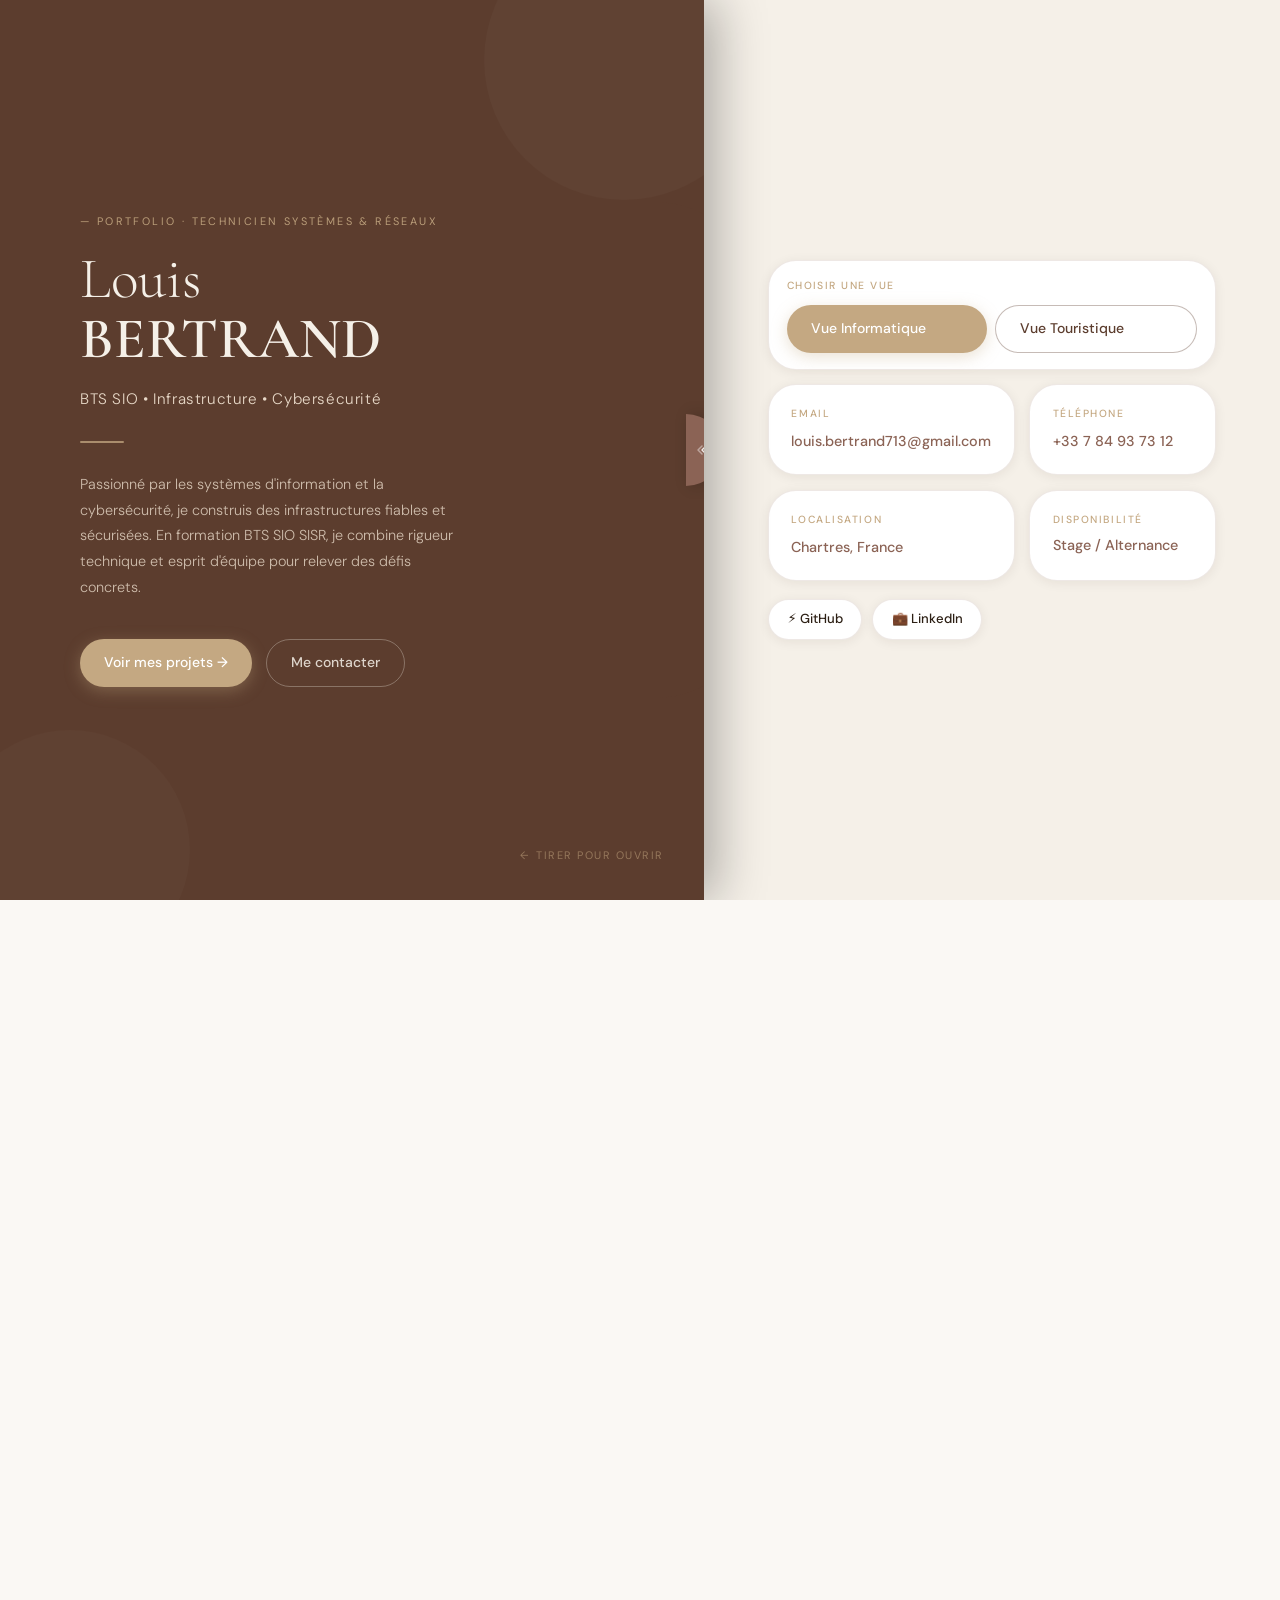
==== commit 1626beee: "ajout global 2 portfolio" ====
--- a/html/index.html
+++ b/html/index.html
@@ -9,10 +9,13 @@
       href="https://fonts.googleapis.com/css2?family=Cormorant+Garamond:ital,wght@0,300;0,400;0,600;1,300;1,400&family=DM+Sans:wght@300;400;500&display=swap"
       rel="stylesheet"
     />
+    <link rel="stylesheet" href="../css/theme.css" />
 
     <!-- ============================================================
        ✏️  DONNÉES — seul bloc à modifier pour personnaliser
        ============================================================ -->
+    <script src="../js/projects-data.js"></script>
+    <script src="../js/theme.js"></script>
     <script>
       const DATA = {
         name: "Louis BERTRAND",
@@ -139,56 +142,7 @@
             ],
           },
         ],
-        projects: [
-          {
-            title: "Infrastructure Réseau Complète",
-            tech: ["Réseaux", "Services", "Cybersécurité"],
-            desc: "Déploiement d'une infrastructure réseau complète dans un labo de test.",
-            link: "projects/network-infrastructure.html",
-            image: "images/infrastructure.png",
-            zoom: 100,
-          },
-          {
-            title: "Serveur de Virtualisation",
-            tech: ["Proxmox", "VirtualBox", "Debian"],
-            desc: "Hyperviseur Proxmox hébergeant plusieurs VMs avec snapshots automatisés et gestion fine des ressources.",
-            link: "projects/proxmox-server.html",
-            image: "images/proxmox.png",
-            zoom: 100,
-          },
-          {
-            title: "Déploiement Ansible",
-            tech: ["Ansible", "Linux", "YAML"],
-            desc: "Automatisation du déploiement de serveurs Linux via des playbooks Ansible pour réduire les erreurs de configuration.",
-            link: "projects/ansible-deployment.html",
-            image: "images/ansible-deployment.png",
-            zoom: 100,
-          },
-          {
-            title: "Audit Sécurité Réseau",
-            tech: ["Nmap", "Wireshark", "pfSense"],
-            desc: "Évaluation des vulnérabilités d'une infrastructure réseau, identification des menaces et mise en place de contre-mesures.",
-            link: "projects/network-audit.html",
-            image: "images/network-audit.png",
-            zoom: 100,
-          },
-          {
-            title: "Déploiement Ansible",
-            tech: ["Ansible", "Linux", "YAML"],
-            desc: "Automatisation du déploiement de serveurs Linux via des playbooks Ansible pour réduire les erreurs de configuration.",
-            link: "projects/ansible-advanced.html",
-            image: "images/ansible-advanced.png",
-            zoom: 100,
-          },
-          {
-            title: "Documentation Technique",
-            tech: ["Markdown", "GitHub Pages", "Documentation"],
-            desc: "Documentation complète d'un projet avec architecture, procédures et guides d'utilisation sur plateau sportludique.",
-            link: "https://xola-max.github.io/gp-orleans-sportludique2025-2026/",
-            image: "/images/documentation-projet.png",
-            zoom: 150,
-          },
-        ],
+        projects: PROJECTS_LIST,
         qualities: [
           "Esprit d'équipe",
           "Polyvalent",
@@ -444,6 +398,40 @@
         width: 100%;
         max-width: 580px;
       }
+      .intro-view-choice {
+        grid-column: 1 / -1;
+        background: #fff;
+        border: 1px solid var(--border);
+        border-radius: var(--radius-lg);
+        padding: 1rem 1.1rem;
+        box-shadow: var(--shadow-sm);
+      }
+      .intro-view-choice-title {
+        font-size: 0.65rem;
+        letter-spacing: 0.14em;
+        text-transform: uppercase;
+        color: var(--brown-light);
+        margin-bottom: 0.65rem;
+        font-weight: 500;
+      }
+      .intro-view-choice-row {
+        display: flex;
+        gap: 0.55rem;
+        flex-wrap: wrap;
+      }
+      .intro-view-btn {
+        flex: 1;
+        min-width: 180px;
+        text-align: center;
+      }
+      .intro-view-btn.btn-outline {
+        color: var(--brown-dark);
+        border-color: rgba(92, 61, 46, 0.35);
+        background: #fff;
+      }
+      .intro-view-btn.btn-outline:hover {
+        background: var(--brown-pale);
+      }
       .intro-info-card {
         background: #fff;
         border: 1px solid var(--border);
@@ -680,7 +668,7 @@
         background: rgba(250, 248, 244, 0.92);
         backdrop-filter: blur(14px);
         border-bottom: 1px solid var(--border);
-        transform: translateY(-100%);
+        transform: none;
         transition: transform 0.4s cubic-bezier(0.4, 0, 0.2, 1);
       }
       #navbar.nav-visible {
@@ -698,8 +686,74 @@
         font-size: 0.78rem !important;
         padding: 0.55rem 1.2rem !important;
       }
+      .nav-view-menu {
+        position: relative;
+        z-index: 510;
+      }
+      .nav-view-menu::after {
+        content: "";
+        position: absolute;
+        left: 0;
+        right: 0;
+        top: 100%;
+        height: 12px;
+      }
+      .nav-view-toggle {
+        font-family: var(--font-sans);
+        font-size: 0.74rem;
+        letter-spacing: 0.1em;
+        text-transform: uppercase;
+        color: #fff;
+        font-weight: 600;
+        background: var(--brown-light);
+        border: 1px solid transparent;
+        border-radius: 999px;
+        padding: 0.48rem 0.9rem;
+        cursor: pointer;
+      }
+      .nav-view-toggle::after {
+        content: " \25BE";
+        font-size: 0.68rem;
+      }
+      .nav-view-dropdown {
+        position: absolute;
+        top: calc(100% - 1px);
+        left: 0;
+        min-width: 208px;
+        background: #fff;
+        border: 1px solid var(--border);
+        border-radius: 0.85rem;
+        box-shadow: var(--shadow-sm);
+        padding: 0.35rem;
+        display: none;
+      }
+      .nav-view-menu:hover .nav-view-dropdown,
+      .nav-view-menu:focus-within .nav-view-dropdown {
+        display: block;
+      }
+      .nav-view-dropdown a {
+        display: block;
+        text-decoration: none;
+        color: var(--brown-dark);
+        font-size: 0.82rem;
+        font-weight: 600;
+        background: rgba(92, 61, 46, 0.06);
+        border-radius: 0.6rem;
+        padding: 0.48rem 0.6rem;
+      }
+      .nav-view-dropdown a:hover {
+        background: var(--brown-light);
+        color: #fff;
+        font-weight: 600;
+      }
+      .nav-view-dropdown a.is-active {
+        background: rgba(196, 168, 130, 0.34);
+        color: var(--brown-dark);
+        font-weight: 500;
+      }
       .nav-links {
         display: flex;
+        margin-left: 0.35rem;
         gap: 2.2rem;
         list-style: none;
       }
@@ -720,6 +774,9 @@
         }
         .nav-links {
           display: none;
+        }
+        .nav-view-toggle {
+          padding: 0.42rem 0.72rem;
         }
       }
 
@@ -1252,6 +1309,24 @@
 
       <div id="intro-right">
         <div class="intro-info-grid">
+          <div class="intro-view-choice">
+            <div class="intro-view-choice-title">Choisir Une Vue</div>
+            <div class="intro-view-choice-row">
+              <a
+                href="#projects"
+                class="btn btn-primary intro-view-btn"
+                data-open-info
+              >
+                Vue Informatique
+              </a>
+              <a
+                href="index-tourisme.html"
+                class="btn btn-outline intro-view-btn"
+              >
+                Vue Touristique
+              </a>
+            </div>
+          </div>
           <div class="intro-info-card">
             <div class="intro-info-label">Email</div>
             <a
@@ -1301,6 +1376,15 @@
     <!-- ══════════════════ PORTFOLIO ══════════════════ -->
     <nav id="navbar">
       <a href="#" class="nav-logo">Louis BERTRAND</a>
+      <div class="nav-view-menu">
+        <button type="button" class="nav-view-toggle">
+          Portfolio Informatique
+        </button>
+        <div class="nav-view-dropdown">
+          <a href="index.html" class="is-active">Portfolio Informatique</a>
+          <a href="index-tourisme.html">Portfolio Tourisme</a>
+        </div>
+      </div>
       <ul class="nav-links">
         <li><a href="#skills">Compétences</a></li>
         <li><a href="#education">Formation</a></li>
@@ -1308,7 +1392,13 @@
         <li><a href="#projects">Projets</a></li>
         <li><a href="#contact">Contact</a></li>
       </ul>
-      <a href="#contact" class="btn btn-primary navbar-btn">Me contacter</a>
+      <a
+        href="../docs/cv-informatique.pdf"
+        class="btn btn-primary navbar-btn"
+        download
+      >
+        Telecharger mon CV
+      </a>
     </nav>
 
     <main id="portfolio">
@@ -1589,6 +1679,18 @@
             }
           });
         });
+
+        /* Bouton vue informatique depuis le sélecteur de droite */
+        document.querySelectorAll("[data-open-info]").forEach((btn) => {
+          btn.addEventListener("click", (e) => {
+            e.preventDefault();
+            openIntro();
+            setTimeout(() => {
+              const target = document.querySelector("#projects");
+              if (target) target.scrollIntoView({ behavior: "smooth" });
+            }, OPEN_DURATION + 200);
+          });
+        });
       })();
 
       /* ================================================================
@@ -1749,11 +1851,7 @@
 
         const initNav = () => {
           const nav = document.getElementById("navbar");
-          window.addEventListener(
-            "scroll",
-            () => nav.classList.toggle("nav-visible", scrollY > 60),
-            { passive: true },
-          );
+          nav.classList.add("nav-visible");
         };
 
         const initProjectCards = () => {
--- a/css/theme.css
+++ b/css/theme.css
@@ -0,0 +1,543 @@
+/* ================================================================
+   THEME GLOBAL (clair / sombre)
+   ================================================================ */
+
+:root {
+  --surface-0: var(--warm-white);
+  --surface-1: #ffffff;
+  --surface-2: #f3ece2;
+  --on-accent: #ffffff;
+}
+
+/* Experience section: warm card effect on the whole experience block */
+.exp-item-with-skills {
+  position: relative;
+  border: 1px solid var(--border);
+  border-radius: var(--radius-md);
+  background: linear-gradient(145deg, #fffaf2 0%, #f3e6d4 100%);
+  box-shadow: var(--shadow-sm);
+  padding: 0.85rem 1rem;
+  overflow: hidden;
+}
+
+.exp-item-with-skills::before {
+  content: "";
+  position: absolute;
+  top: 0;
+  left: 0;
+  right: 0;
+  height: 3px;
+  background: linear-gradient(90deg, var(--brown-light), transparent);
+}
+
+.exp-item-with-skills::after {
+  content: "";
+  position: absolute;
+  inset: auto -22% -45% auto;
+  width: 180px;
+  height: 180px;
+  border-radius: 50%;
+  background: radial-gradient(
+    circle,
+    rgba(196, 168, 130, 0.26) 0%,
+    rgba(196, 168, 130, 0) 70%
+  );
+  pointer-events: none;
+}
+
+.exp-column-skills {
+  background: transparent;
+  border: none;
+  box-shadow: none;
+  padding: 0;
+}
+
+.exp-skill-tag {
+  background: linear-gradient(120deg, #f1dbc1 0%, #e7c9a7 100%);
+  border: 1px solid rgba(139, 99, 85, 0.16);
+  color: #5f3c28;
+  font-weight: 600;
+  letter-spacing: 0.01em;
+}
+
+.exp-item-with-skills:hover .exp-skill-tag {
+  background: linear-gradient(120deg, #ddb489 0%, #c78f62 100%);
+  color: #fff8ef;
+}
+
+[data-theme="dark"] {
+  --cream: #18140f;
+  --warm-white: #0f0d0a;
+  --brown-dark: #241b14;
+  --brown-mid: #f1d2b2;
+  --brown-light: #ffd9b2;
+  --brown-pale: #f8e6d1;
+  --text-main: #fff8ee;
+  --text-muted: #f5e4cf;
+  --border: rgba(239, 191, 142, 0.34);
+  --shadow-sm: 0 2px 14px rgba(0, 0, 0, 0.25);
+  --shadow-md: 0 10px 34px rgba(0, 0, 0, 0.36);
+  --shadow-lg: 0 24px 70px rgba(0, 0, 0, 0.45);
+  --panel-shadow: 12px 0 52px rgba(0, 0, 0, 0.55);
+  --surface-0: #0f0d0a;
+  --surface-1: #1b1611;
+  --surface-2: #2a2119;
+  --on-accent: #fff7ed;
+}
+
+/* Base dark overrides */
+[data-theme="dark"] html,
+[data-theme="dark"] body,
+[data-theme="dark"] .project-page {
+  background:
+    radial-gradient(circle at 10% 0%, #2a2016 0%, transparent 35%),
+    radial-gradient(circle at 90% 100%, #1f1913 0%, transparent 30%),
+    var(--surface-0);
+  color: var(--text-main);
+}
+
+[data-theme="dark"] #portfolio,
+[data-theme="dark"] .project-content,
+[data-theme="dark"] footer,
+[data-theme="dark"] .project-footer,
+[data-theme="dark"] #skills,
+[data-theme="dark"] #projects,
+[data-theme="dark"] #education,
+[data-theme="dark"] #experience,
+[data-theme="dark"] #contact {
+  background-color: transparent;
+}
+
+[data-theme="dark"] p,
+[data-theme="dark"] li,
+[data-theme="dark"] .project-desc,
+[data-theme="dark"] .project-section p,
+[data-theme="dark"] .project-list li,
+[data-theme="dark"] .timeline-sub,
+[data-theme="dark"] .timeline-tasks li,
+[data-theme="dark"] .contact-sub,
+[data-theme="dark"] .project-footer-text,
+[data-theme="dark"] .next-preview-desc,
+[data-theme="dark"] .intro-info-value,
+[data-theme="dark"] .nav-links a,
+[data-theme="dark"] .project-back {
+  color: var(--text-muted);
+}
+
+[data-theme="dark"] a,
+[data-theme="dark"] span,
+[data-theme="dark"] .section-tag,
+[data-theme="dark"] .about-block-title,
+[data-theme="dark"] .timeline-period,
+[data-theme="dark"] .timeline-school,
+[data-theme="dark"] .project-section-label,
+[data-theme="dark"] .project-detail-label,
+[data-theme="dark"] .project-link,
+[data-theme="dark"] .next-preview-label,
+[data-theme="dark"] .skill-cat,
+[data-theme="dark"] .lang-name,
+[data-theme="dark"] .project-hero-eyebrow {
+  color: var(--brown-light);
+}
+
+[data-theme="dark"] h1,
+[data-theme="dark"] h2,
+[data-theme="dark"] h3,
+[data-theme="dark"] .section-title,
+[data-theme="dark"] .timeline-title,
+[data-theme="dark"] .project-title,
+[data-theme="dark"] .project-section-title,
+[data-theme="dark"] .contact-title,
+[data-theme="dark"] .project-nav-title,
+[data-theme="dark"] .next-preview-title,
+[data-theme="dark"] .project-footer-text strong {
+  color: var(--text-main);
+}
+
+[data-theme="dark"] ::-webkit-scrollbar-track {
+  background: #1d1813;
+}
+
+[data-theme="dark"] #navbar,
+[data-theme="dark"] .project-nav {
+  background: rgba(15, 13, 10, 0.92);
+  border-bottom-color: var(--border);
+}
+
+#navbar {
+  justify-content: center !important;
+  gap: 1.2rem;
+  transform: none !important;
+}
+
+#navbar.nav-visible {
+  transform: none !important;
+}
+
+#navbar .nav-links {
+  justify-content: center;
+}
+
+#navbar .navbar-btn {
+  margin-left: 0;
+}
+
+[data-theme="dark"] .nav-logo,
+[data-theme="dark"] .project-nav-title {
+  color: var(--text-main);
+}
+
+[data-theme="dark"] .nav-links a,
+[data-theme="dark"] .project-back {
+  color: var(--text-muted);
+}
+
+[data-theme="dark"] .nav-links a:hover,
+[data-theme="dark"] .project-back:hover {
+  color: var(--text-main);
+}
+
+[data-theme="dark"] .nav-view-toggle {
+  color: #23180f;
+  border-color: transparent;
+  background: #efbf8e;
+}
+
+[data-theme="dark"] .nav-view-toggle:hover {
+  background: #f3cca4;
+}
+
+[data-theme="dark"] .nav-view-dropdown {
+  background: #201812;
+  border-color: var(--border);
+}
+
+[data-theme="dark"] .nav-view-dropdown a {
+  color: #fff4e5;
+  font-weight: 600;
+  background: rgba(255, 244, 229, 0.07);
+}
+
+[data-theme="dark"] .nav-view-dropdown a:hover {
+  background: #efbf8e;
+  color: #23180f;
+  font-weight: 600;
+}
+
+[data-theme="dark"] .nav-view-dropdown a.is-active {
+  background: rgba(255, 214, 170, 0.35);
+  color: #23180f;
+}
+
+[data-theme="dark"] .project-back,
+[data-theme="dark"] .btn-project-outline,
+[data-theme="dark"] .intro-social-link,
+[data-theme="dark"] .intro-info-card,
+[data-theme="dark"] .skill-card,
+[data-theme="dark"] .project-card,
+[data-theme="dark"] .project-detail-card,
+[data-theme="dark"] .next-preview,
+[data-theme="dark"] .lang-bar,
+[data-theme="dark"] .quality-chip,
+[data-theme="dark"] .interest-chip,
+[data-theme="dark"] .tag,
+[data-theme="dark"] .project-stack-tag {
+  background: var(--surface-1);
+  border-color: var(--border);
+  color: var(--text-main);
+}
+
+[data-theme="dark"] .project-stack-tag,
+[data-theme="dark"] .tag,
+[data-theme="dark"] .next-preview-tag,
+[data-theme="dark"] .project-hero-tag,
+[data-theme="dark"] .exp-skill-tag {
+  background: linear-gradient(125deg, #8c5e3b 0%, #ba8154 100%);
+  border-color: rgba(255, 220, 184, 0.45);
+  color: #fff4e7;
+}
+
+[data-theme="dark"] .section-line,
+[data-theme="dark"] .project-divider,
+[data-theme="dark"] .timeline::before,
+[data-theme="dark"] .timeline-item::before {
+  opacity: 0.95;
+}
+
+[data-theme="dark"] .project-highlight,
+[data-theme="dark"] .project-img-placeholder,
+[data-theme="dark"] #about-strip {
+  background: var(--surface-2);
+}
+
+[data-theme="dark"] .contact-inner {
+  background: transparent;
+  border: none;
+  box-shadow: none;
+}
+
+[data-theme="dark"] .exp-item-with-skills {
+  background: linear-gradient(145deg, #2f2419 0%, #241b14 100%);
+  border-color: rgba(239, 191, 142, 0.45);
+  box-shadow: 0 10px 26px rgba(0, 0, 0, 0.32);
+}
+
+[data-theme="dark"] .exp-item-with-skills::before {
+  background: linear-gradient(90deg, #efbf8e, transparent);
+}
+
+[data-theme="dark"] .exp-item-with-skills::after {
+  background: radial-gradient(
+    circle,
+    rgba(239, 191, 142, 0.24) 0%,
+    rgba(239, 191, 142, 0) 72%
+  );
+}
+
+[data-theme="dark"] .exp-item-with-skills:hover {
+  background: rgba(239, 191, 142, 0.08);
+}
+
+[data-theme="dark"] .exp-item-with-skills:hover .timeline-period {
+  color: #ffd9b2 !important;
+}
+
+[data-theme="dark"] .exp-column-skills {
+  border-left-color: rgba(239, 191, 142, 0.35);
+}
+
+[data-theme="dark"] .exp-skill-tag {
+  background: linear-gradient(120deg, #8c5e3b 0%, #ba8154 100%);
+  border-color: rgba(255, 210, 163, 0.45);
+  color: #fff4e7;
+}
+
+[data-theme="dark"] .exp-item-with-skills:hover .exp-skill-tag {
+  background: linear-gradient(120deg, #b87443 0%, #d18b57 100%);
+  color: #fff7ea;
+}
+
+[data-theme="dark"] .quality-chip,
+[data-theme="dark"] .interest-chip,
+[data-theme="dark"] .timeline-tasks li,
+[data-theme="dark"] .project-desc,
+[data-theme="dark"] .project-section p,
+[data-theme="dark"] .project-list li,
+[data-theme="dark"] .contact-sub,
+[data-theme="dark"] .project-footer-text,
+[data-theme="dark"] .next-preview-desc,
+[data-theme="dark"] .intro-info-value,
+[data-theme="dark"] .project-detail-value,
+[data-theme="dark"] .skill-items li {
+  color: var(--text-main);
+}
+
+[data-theme="dark"] .timeline-period,
+[data-theme="dark"] .timeline-school,
+[data-theme="dark"] .timeline-tasks li::before {
+  color: var(--brown-light);
+}
+
+[data-theme="dark"] .project-highlight p,
+[data-theme="dark"] .timeline-school,
+[data-theme="dark"] .intro-info-value,
+[data-theme="dark"] .project-stack-tag,
+[data-theme="dark"] .next-preview-tag {
+  color: var(--text-main);
+}
+
+[data-theme="dark"] .next-preview::after {
+  background: var(--surface-1);
+}
+
+[data-theme="dark"] .project-hero,
+[data-theme="dark"] #intro-panel,
+[data-theme="dark"] .deco-arch {
+  background: #201811;
+}
+
+[data-theme="dark"] .btn-primary,
+[data-theme="dark"] .btn-project-primary {
+  background: #efbf8e;
+  color: #23180f;
+  box-shadow: 0 8px 24px rgba(0, 0, 0, 0.28);
+}
+
+[data-theme="dark"] .btn-outline {
+  color: #f3e5d2;
+  border-color: rgba(243, 229, 210, 0.4);
+}
+
+[data-theme="dark"] .btn-outline:hover {
+  background: rgba(243, 229, 210, 0.12);
+}
+
+[data-theme="dark"] .theme-toggle {
+  background: #2a1f16;
+  border-color: rgba(255, 220, 185, 0.42);
+  color: #fff3e1;
+}
+
+[data-theme="dark"] .theme-toggle:hover {
+  background: #36281d;
+  color: #fff8ef;
+}
+
+[data-theme="dark"] #intro-right {
+  background: #1a140f;
+}
+
+[data-theme="dark"] .panel-eyebrow,
+[data-theme="dark"] .panel-tagline,
+[data-theme="dark"] .panel-about,
+[data-theme="dark"] .intro-info-label,
+[data-theme="dark"] .intro-info-value,
+[data-theme="dark"] .intro-social-link,
+[data-theme="dark"] #drag-hint,
+[data-theme="dark"] .skill-items li,
+[data-theme="dark"] .timeline-tasks li,
+[data-theme="dark"] .project-desc,
+[data-theme="dark"] .contact-sub {
+  color: #ffe8cf !important;
+}
+
+[data-theme="dark"] .panel-name,
+[data-theme="dark"] .section-title,
+[data-theme="dark"] .timeline-title,
+[data-theme="dark"] .project-title,
+[data-theme="dark"] .contact-title,
+[data-theme="dark"] .project-hero-title,
+[data-theme="dark"] .project-section-title {
+  color: #fff4e5 !important;
+}
+
+/* Bouton de bascule */
+.theme-toggle {
+  display: inline-flex;
+  align-items: center;
+  justify-content: center;
+  min-width: 126px;
+  padding: 0.56rem 1rem;
+  border-radius: 999px;
+  border: 1px solid var(--border);
+  background: var(--surface-1);
+  color: var(--text-main);
+  font-family: var(--font-sans);
+  font-size: 0.74rem;
+  letter-spacing: 0.1em;
+  text-transform: uppercase;
+  font-weight: 600;
+  cursor: pointer;
+  transition:
+    transform 0.2s ease,
+    background 0.2s ease,
+    color 0.2s ease;
+}
+
+.theme-toggle-floating {
+  position: fixed;
+  right: 1rem;
+  bottom: 1rem;
+  z-index: 1200;
+  box-shadow: var(--shadow-md);
+}
+
+.theme-toggle:hover {
+  transform: translateY(-2px);
+  background: var(--surface-2);
+}
+
+.theme-toggle:focus-visible {
+  outline: 2px solid var(--brown-light);
+  outline-offset: 2px;
+}
+
+#navbar .theme-toggle {
+  margin-left: 0.5rem;
+}
+
+.project-nav .theme-toggle {
+  margin-left: auto;
+}
+
+/* Final contrast guard for dark mode (overrides inline page styles) */
+[data-theme="dark"] .nav-logo,
+[data-theme="dark"] .nav-links a,
+[data-theme="dark"] .section-tag,
+[data-theme="dark"] .section-title,
+[data-theme="dark"] .skill-cat,
+[data-theme="dark"] .skill-items li,
+[data-theme="dark"] .timeline-title,
+[data-theme="dark"] .timeline-sub,
+[data-theme="dark"] .timeline-school,
+[data-theme="dark"] .timeline-tasks li,
+[data-theme="dark"] .project-title,
+[data-theme="dark"] .project-desc,
+[data-theme="dark"] .project-link,
+[data-theme="dark"] .tag,
+[data-theme="dark"] .about-block-title,
+[data-theme="dark"] .quality-chip,
+[data-theme="dark"] .lang-name,
+[data-theme="dark"] .interest-chip,
+[data-theme="dark"] .contact-title,
+[data-theme="dark"] .contact-sub,
+[data-theme="dark"] .project-section-label,
+[data-theme="dark"] .project-section-title,
+[data-theme="dark"] .project-section p,
+[data-theme="dark"] .project-list li,
+[data-theme="dark"] .project-detail-label,
+[data-theme="dark"] .project-detail-value,
+[data-theme="dark"] .project-stack-tag,
+[data-theme="dark"] .project-footer-text,
+[data-theme="dark"] .project-nav-title,
+[data-theme="dark"] .project-back,
+[data-theme="dark"] .project-hero-eyebrow,
+[data-theme="dark"] .project-hero-title,
+[data-theme="dark"] .project-hero-tag {
+  color: #fff3e3 !important;
+}
+
+[data-theme="dark"] .nav-logo,
+[data-theme="dark"] .nav-links a,
+[data-theme="dark"] .navbar-btn,
+[data-theme="dark"] .theme-toggle {
+  text-shadow: 0 0 1px rgba(0, 0, 0, 0.35);
+}
+
+[data-theme="dark"] .tag,
+[data-theme="dark"] .project-stack-tag,
+[data-theme="dark"] .project-hero-tag,
+[data-theme="dark"] .exp-skill-tag,
+[data-theme="dark"] .next-preview-tag {
+  background: linear-gradient(125deg, #9a6842 0%, #c88958 100%) !important;
+  border-color: rgba(255, 226, 194, 0.48) !important;
+  color: #fff7ed !important;
+}
+
+[data-theme="dark"] .skill-card,
+[data-theme="dark"] .project-card,
+[data-theme="dark"] .project-detail-card,
+[data-theme="dark"] .intro-info-card,
+[data-theme="dark"] .next-preview,
+[data-theme="dark"] .project-back,
+[data-theme="dark"] .btn-project-outline {
+  border-color: rgba(255, 218, 181, 0.32) !important;
+}
+
+@media (max-width: 768px) {
+  #navbar .theme-toggle {
+    min-width: auto;
+    padding: 0.52rem 0.8rem;
+    font-size: 0.68rem;
+    margin-left: 0.6rem;
+  }
+
+  .project-nav .theme-toggle {
+    margin-left: 0;
+  }
+
+  .theme-toggle-floating {
+    right: 0.7rem;
+    bottom: 0.7rem;
+  }
+}
